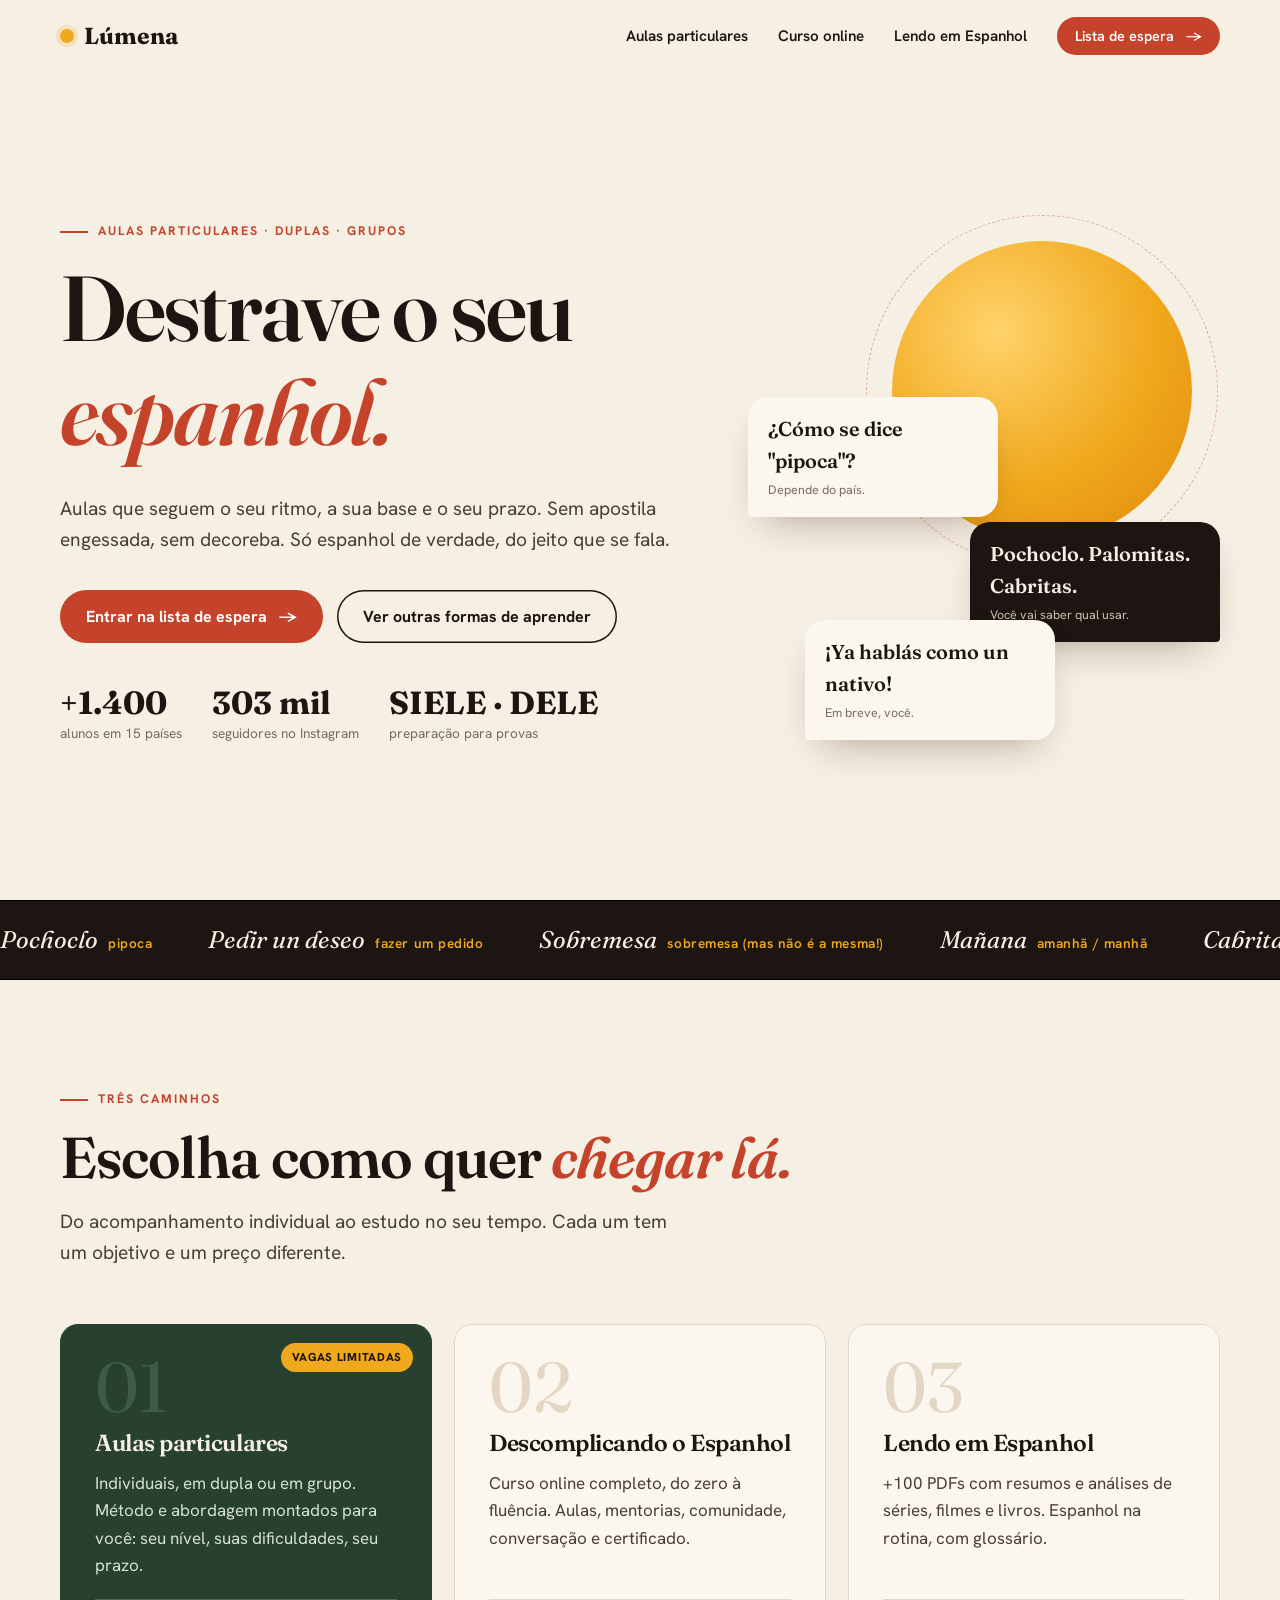
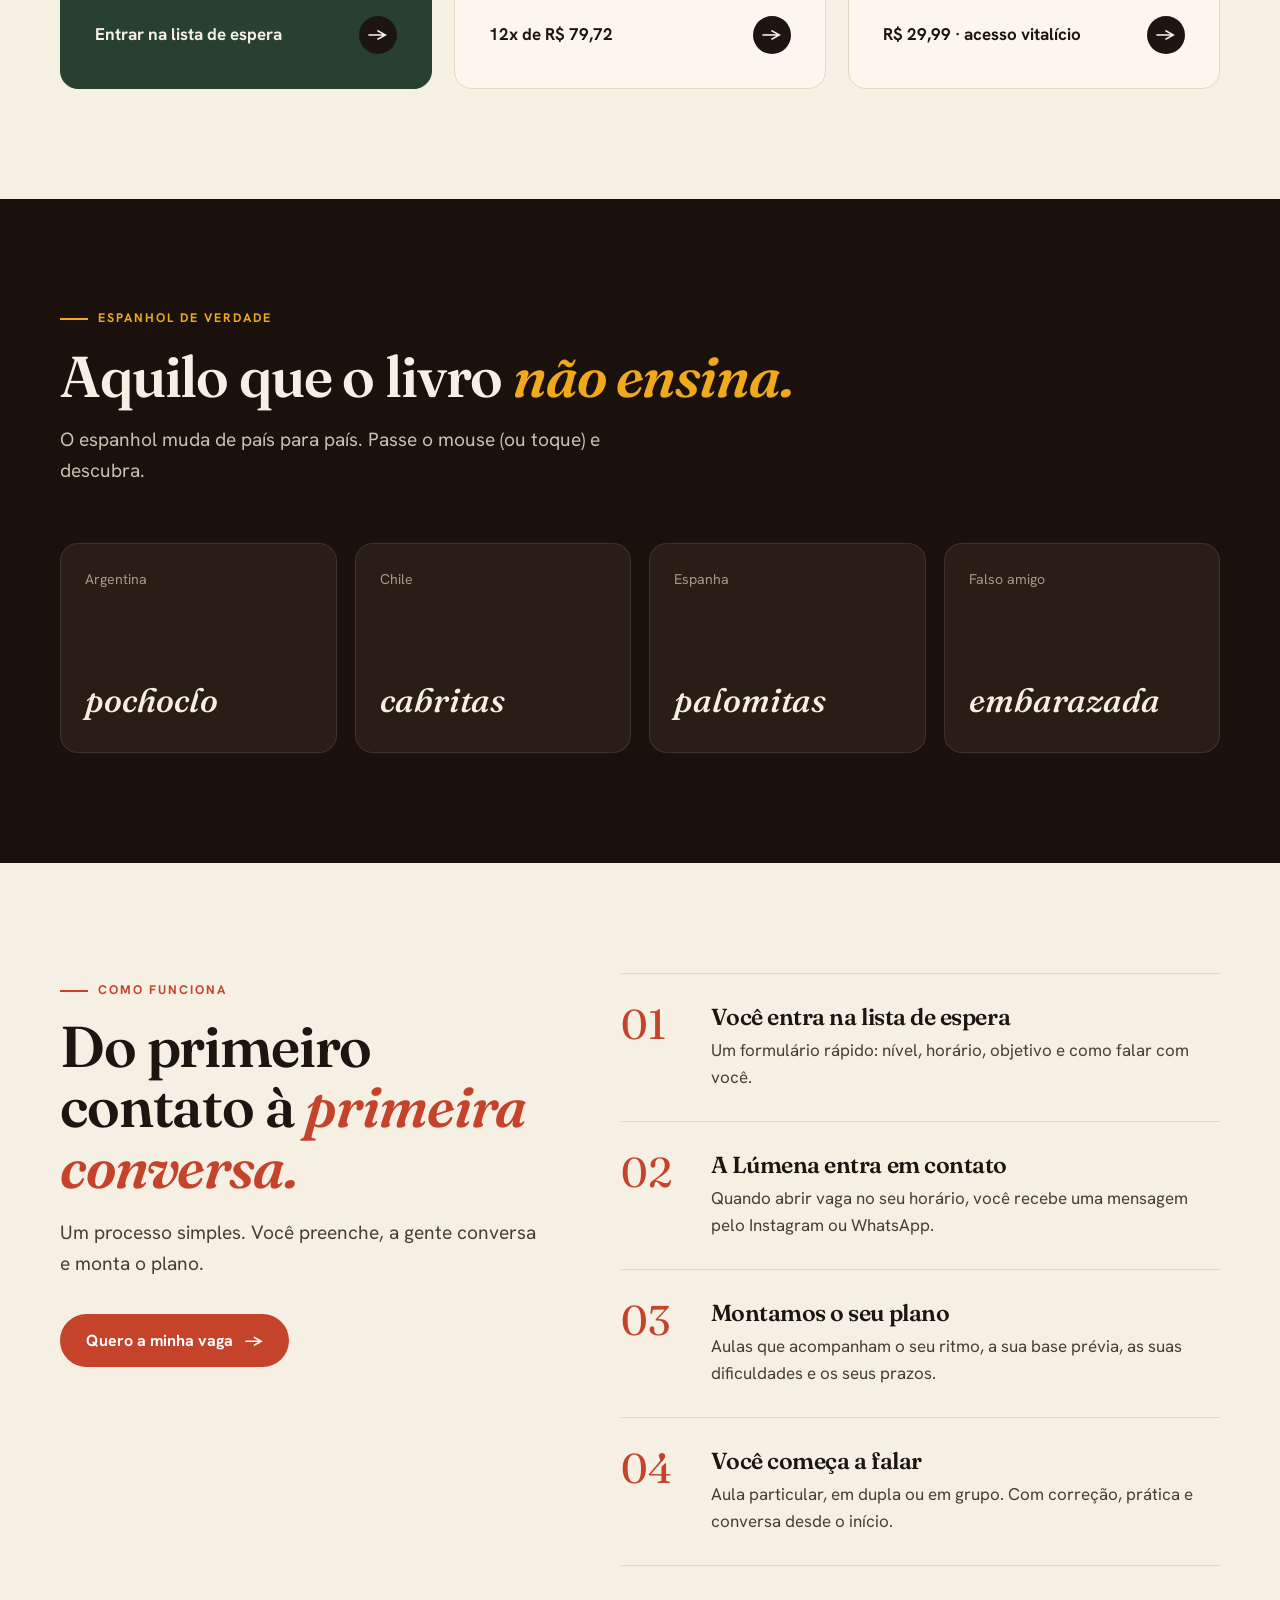
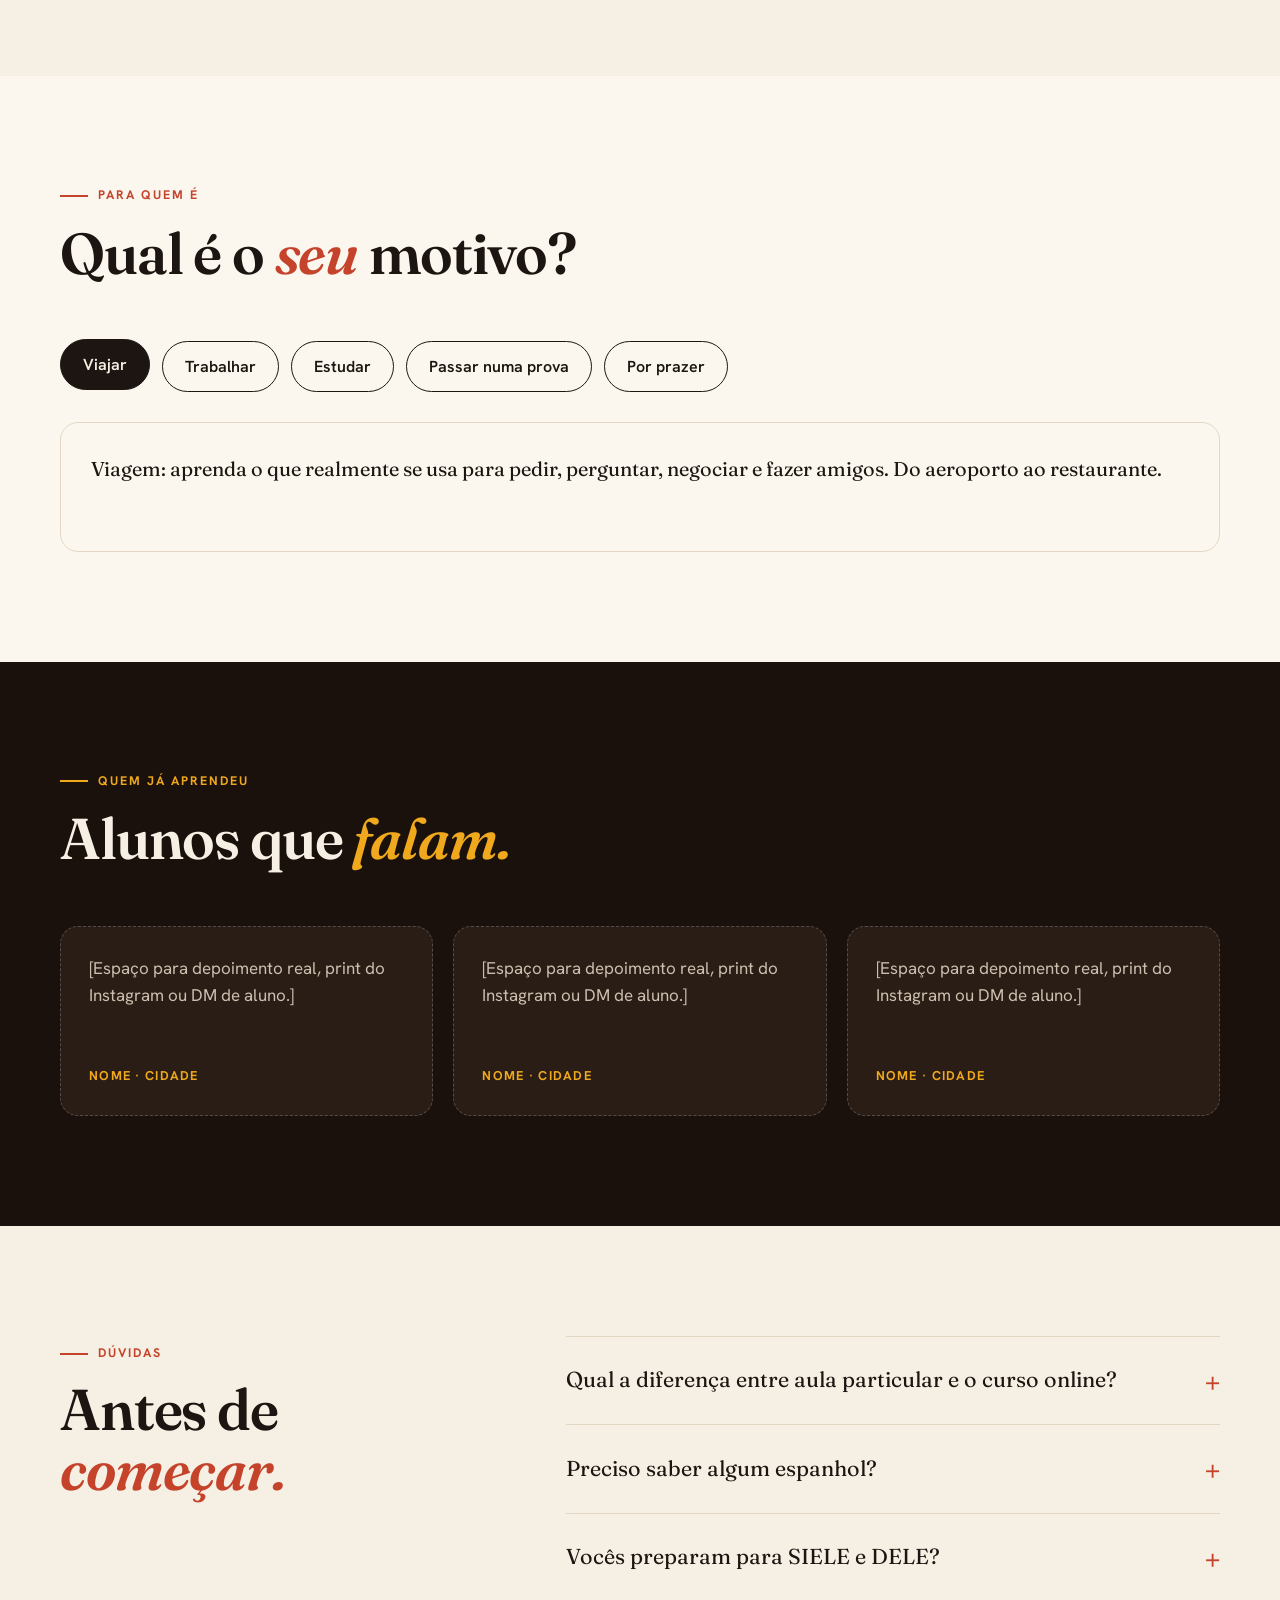
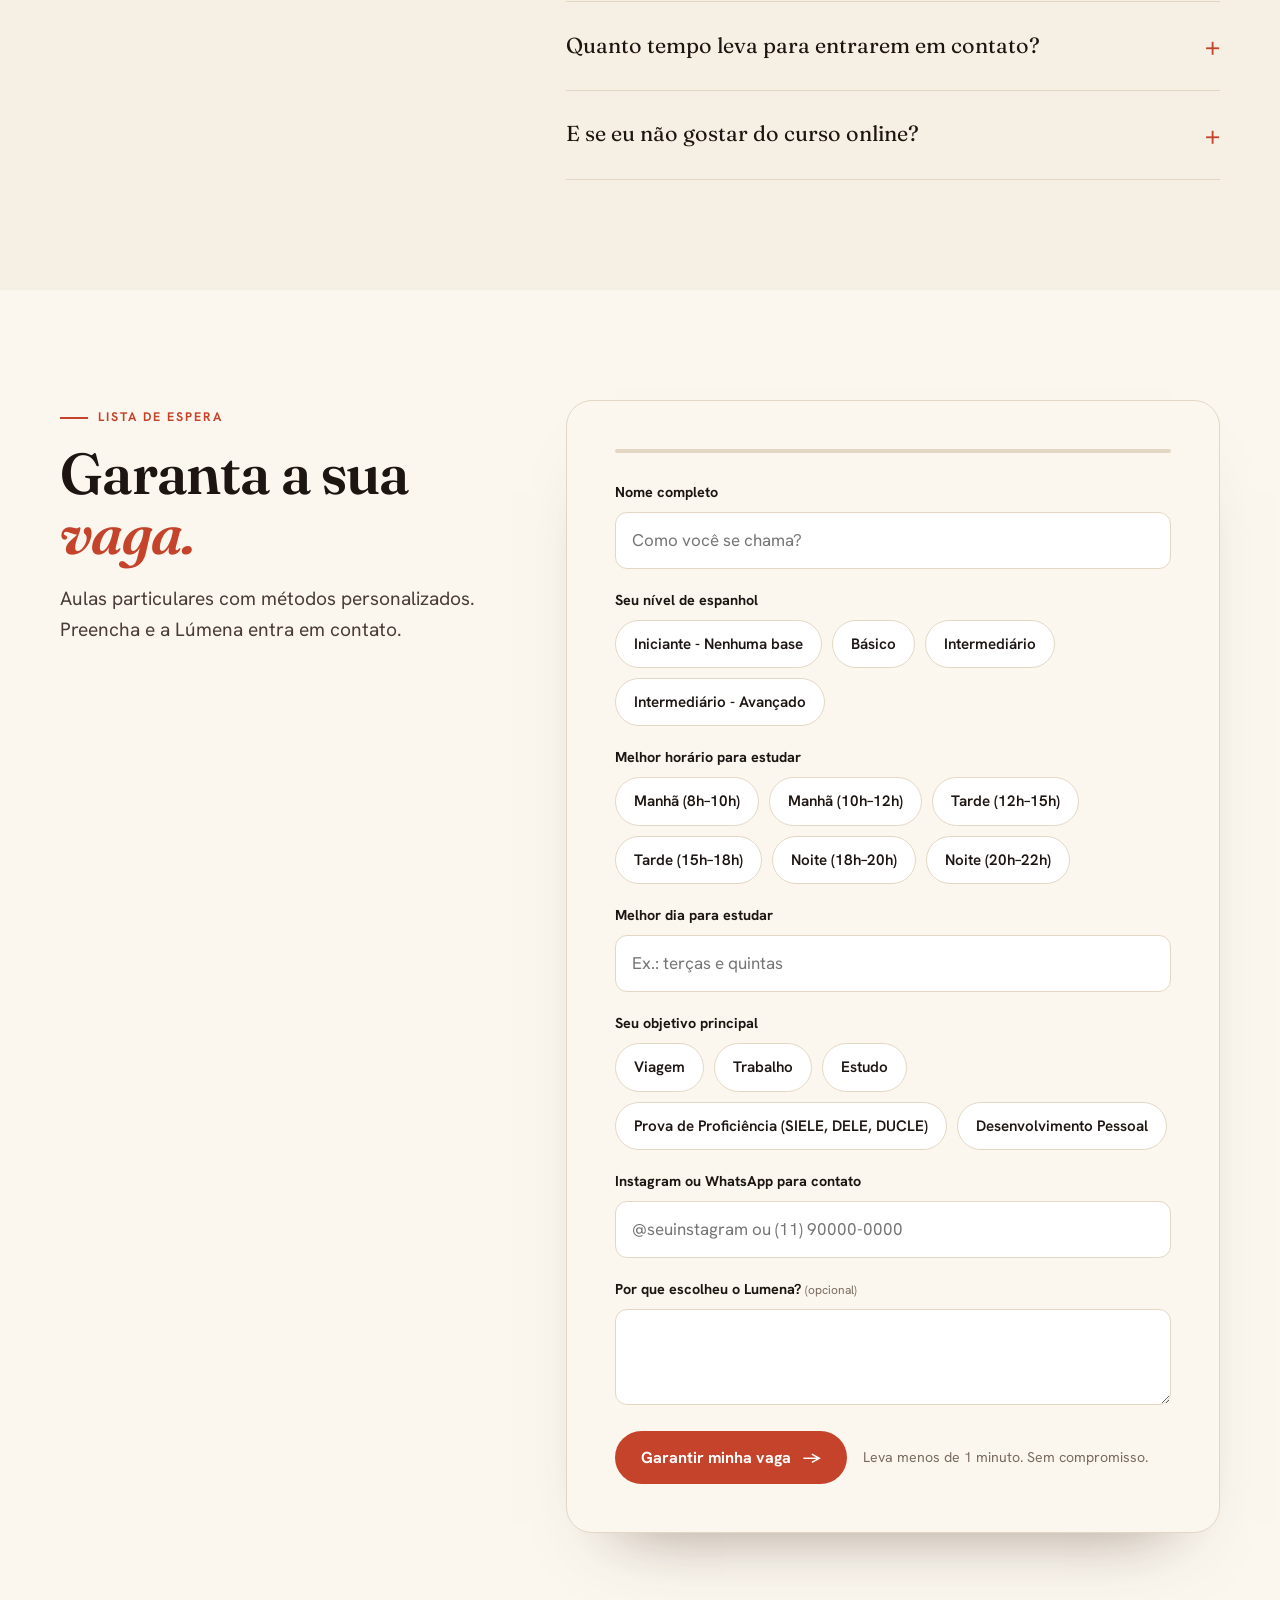
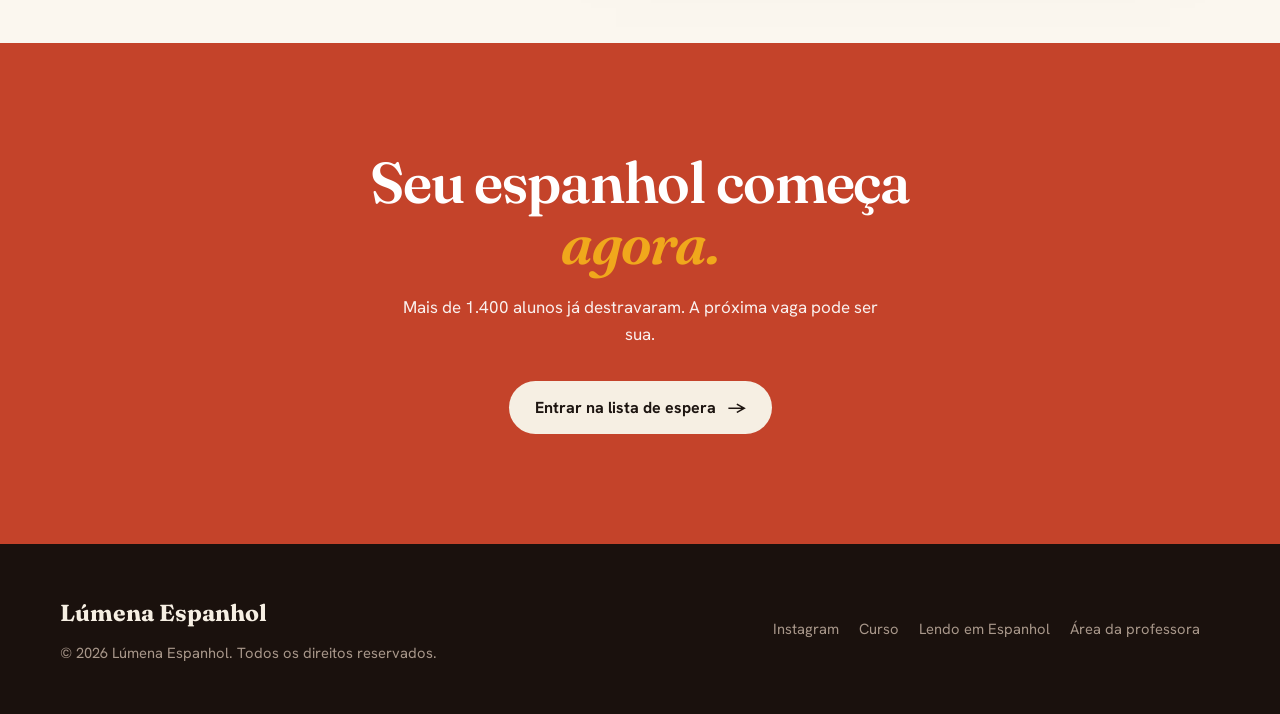
==== index.html @ 40ef0468 "Mock do site Lúmena Espanhol: landing, produtos e painel Co-Authored-By: Claude Sonnet 5.5 <noreply@" ====
<!doctype html><html lang="pt-BR"><head><title>Lúmena Espanhol — Destrave o seu espanhol</title><meta name="description" content="Aulas particulares, curso online e leitura em espanhol com a Lúmena. +1400 alunos em 15 países. Preparação para SIELE e DELE."><meta charset="utf-8"><meta name="viewport" content="width=device-width,initial-scale=1"><link rel="preconnect" href="https://fonts.googleapis.com"><link rel="preconnect" href="https://fonts.gstatic.com" crossorigin><link href="https://fonts.googleapis.com/css2?family=Fraunces:ital,opsz,wght@0,9..144,500;0,9..144,600;0,9..144,700;1,9..144,500&family=Hanken+Grotesk:wght@400;500;600;700;800&display=swap" rel="stylesheet"><link rel="stylesheet" href="css/style.css"><link rel="icon" href="data:image/svg+xml,%3Csvg xmlns=%27http://www.w3.org/2000/svg%27 viewBox=%270 0 32 32%27%3E%3Ccircle cx=%2716%27 cy=%2716%27 r=%2712%27 fill=%27%23f0a81c%27/%3E%3C/svg%3E"></head><body>
<header class="nav"><div class="wrap"><a class="logo" href="index.html"><i></i>Lúmena</a><ul><li><a href="aulas-particulares.html">Aulas particulares</a></li><li><a href="curso.html">Curso online</a></li><li><a href="lendo-em-espanhol.html">Lendo em Espanhol</a></li><li><a class="btn sm" href="aulas-particulares.html#lista">Lista de espera</a></li></ul></div></header>
<main>
<section class="hero"><div class="wrap">
 <div>
  <span class="eyebrow">Aulas particulares · Duplas · Grupos</span>
  <h1><span class="line"><span>Destrave o seu</span></span><span class="line"><span><span class="swap" data-words='["espanhol.","sotaque.","medo de falar.","próxima viagem."]'><span>espanhol.</span></span></span></span></h1>
  <p class="lead">Aulas que seguem o seu ritmo, a sua base e o seu prazo. Sem apostila engessada, sem decoreba. Só espanhol de verdade, do jeito que se fala.</p>
  <div class="cta-row"><a class="btn" href="#lista">Entrar na lista de espera</a><a class="btn ghost noarrow" href="#caminhos">Ver outras formas de aprender</a></div>
  <div class="proof"><div><b>+1.400</b><span>alunos em 15 países</span></div><div><b>303 mil</b><span>seguidores no Instagram</span></div><div><b>SIELE · DELE</b><span>preparação para provas</span></div></div>
 </div>
 <div class="art" aria-hidden="true"><div class="sun"></div>
  <div class="bubble b1"><b>¿Cómo se dice "pipoca"?</b><small>Depende do país.</small></div>
  <div class="bubble b2"><b>Pochoclo. Palomitas. Cabritas.</b><small>Você vai saber qual usar.</small></div>
  <div class="bubble b3"><b>¡Ya hablás como un nativo!</b><small>Em breve, você.</small></div></div>
</div></section>

<div class="marquee" aria-hidden="true"><div class="track">
 <span>Pochoclo<b>pipoca</b></span><span>Pedir un deseo<b>fazer um pedido</b></span><span>Sobremesa<b>sobremesa (mas não é a mesma!)</b></span><span>Mañana<b>amanhã / manhã</b></span><span>Cabritas<b>pipoca no Chile</b></span><span>Embarazada<b>grávida, não envergonhada</b></span><span>Pegar<b>bater, não colar</b></span><span>Salir<b>sair, mas também dar certo</b></span>
 <span>Pochoclo<b>pipoca</b></span><span>Pedir un deseo<b>fazer um pedido</b></span><span>Sobremesa<b>sobremesa (mas não é a mesma!)</b></span><span>Mañana<b>amanhã / manhã</b></span><span>Cabritas<b>pipoca no Chile</b></span><span>Embarazada<b>grávida, não envergonhada</b></span><span>Pegar<b>bater, não colar</b></span><span>Salir<b>sair, mas também dar certo</b></span>
</div></div>

<section id="caminhos"><div class="wrap">
 <div class="head rv"><span class="eyebrow">Três caminhos</span><h2>Escolha como quer <em>chegar lá.</em></h2><p class="lead">Do acompanhamento individual ao estudo no seu tempo. Cada um tem um objetivo e um preço diferente.</p></div>
 <div class="paths">
  <a class="path hot rv" href="aulas-particulares.html"><span class="tag">Vagas limitadas</span><span class="n">01</span><h3>Aulas particulares</h3><p>Individuais, em dupla ou em grupo. Método e abordagem montados para você: seu nível, suas dificuldades, seu prazo.</p><div class="price"><span>Entrar na lista de espera</span><i>→</i></div></a>
  <a class="path rv" data-d=".1" href="curso.html"><span class="n">02</span><h3>Descomplicando o Espanhol</h3><p>Curso online completo, do zero à fluência. Aulas, mentorias, comunidade, conversação e certificado.</p><div class="price"><span>12x de R$ 79,72</span><i>→</i></div></a>
  <a class="path rv" data-d=".2" href="lendo-em-espanhol.html"><span class="n">03</span><h3>Lendo em Espanhol</h3><p>+100 PDFs com resumos e análises de séries, filmes e livros. Espanhol na rotina, com glossário.</p><div class="price"><span>R$ 29,99 · acesso vitalício</span><i>→</i></div></a>
 </div>
</div></section>

<section class="dark"><div class="wrap">
 <div class="head rv"><span class="eyebrow">Espanhol de verdade</span><h2>Aquilo que o livro <em style="color:var(--sun)">não ensina.</em></h2><p class="lead">O espanhol muda de país para país. Passe o mouse (ou toque) e descubra.</p></div>
 <div class="flips rv">
  <button class="flip"><div><span class="f front"><small>Argentina</small><b>pochoclo</b></span><span class="f back"><small>significa</small><b>pipoca</b></span></div></button>
  <button class="flip"><div><span class="f front"><small>Chile</small><b>cabritas</b></span><span class="f back"><small>significa</small><b>pipoca</b></span></div></button>
  <button class="flip"><div><span class="f front"><small>Espanha</small><b>palomitas</b></span><span class="f back"><small>significa</small><b>pipoca</b></span></div></button>
  <button class="flip"><div><span class="f front"><small>Falso amigo</small><b>embarazada</b></span><span class="f back"><small>significa</small><b>grávida</b></span></div></button>
 </div>
</div></section>

<section><div class="wrap split">
 <div class="sticky rv"><span class="eyebrow">Como funciona</span><h2 style="margin:16px 0 20px">Do primeiro contato à <em>primeira conversa.</em></h2><p class="lead">Um processo simples. Você preenche, a gente conversa e monta o plano.</p><div class="cta-row"><a class="btn" href="#lista">Quero a minha vaga</a></div></div>
 <div class="steps">
  <div class="step rv"><div><h3>Você entra na lista de espera</h3><p>Um formulário rápido: nível, horário, objetivo e como falar com você.</p></div></div>
  <div class="step rv"><div><h3>A Lúmena entra em contato</h3><p>Quando abrir vaga no seu horário, você recebe uma mensagem pelo Instagram ou WhatsApp.</p></div></div>
  <div class="step rv"><div><h3>Montamos o seu plano</h3><p>Aulas que acompanham o seu ritmo, a sua base prévia, as suas dificuldades e os seus prazos.</p></div></div>
  <div class="step rv"><div><h3>Você começa a falar</h3><p>Aula particular, em dupla ou em grupo. Com correção, prática e conversa desde o início.</p></div></div>
 </div>
</div></section>

<section style="background:var(--paper)"><div class="wrap">
 <div class="head rv"><span class="eyebrow">Para quem é</span><h2>Qual é o <em>seu</em> motivo?</h2></div>
 <div class="chips rv">
  <button class="chip" data-msg="Viagem: aprenda o que realmente se usa para pedir, perguntar, negociar e fazer amigos. Do aeroporto ao restaurante.">Viajar</button>
  <button class="chip" data-msg="Trabalho: vocabulário profissional, e-mails, reuniões e entrevistas. Espanhol que abre portas no mercado.">Trabalhar</button>
  <button class="chip" data-msg="Estudo: base sólida de gramática e compreensão para estudar, ler e acompanhar conteúdos no idioma.">Estudar</button>
  <button class="chip" data-msg="SIELE, DELE e outras provas: preparo com foco no formato, no tempo e nas competências cobradas.">Passar numa prova</button>
  <button class="chip" data-msg="Desenvolvimento pessoal: séries, músicas, livros e amigos hispanofalantes. Para curtir o idioma sem legenda.">Por prazer</button>
 </div>
 <div class="chipout" aria-live="polite"></div>
</div></section>

<section class="dark"><div class="wrap">
 <div class="head rv"><span class="eyebrow">Quem já aprendeu</span><h2>Alunos que <em style="color:var(--sun)">falam.</em></h2></div>
 <div class="quotes rv">
  <div class="quote"><p>[Espaço para depoimento real, print do Instagram ou DM de aluno.]</p><b>Nome · Cidade</b></div>
  <div class="quote"><p>[Espaço para depoimento real, print do Instagram ou DM de aluno.]</p><b>Nome · Cidade</b></div>
  <div class="quote"><p>[Espaço para depoimento real, print do Instagram ou DM de aluno.]</p><b>Nome · Cidade</b></div>
 </div>
</div></section>

<section><div class="wrap split" style="grid-template-columns:.8fr 1.2fr">
 <div class="rv"><span class="eyebrow">Dúvidas</span><h2 style="margin-top:16px">Antes de <em>começar.</em></h2></div>
 <div class="faq rv">
  <details><summary>Qual a diferença entre aula particular e o curso online?</summary><p>A aula particular é ao vivo e personalizada, com a professora acompanhando seu ritmo. O curso online é gravado, com mentorias, comunidade e certificado, e você estuda quando quiser.</p></details>
  <details><summary>Preciso saber algum espanhol?</summary><p>Não. Há vagas para quem está começando do zero até o nível intermediário-avançado.</p></details>
  <details><summary>Vocês preparam para SIELE e DELE?</summary><p>Sim. A preparação está entre os objetivos das aulas particulares.</p></details>
  <details><summary>Quanto tempo leva para entrarem em contato?</summary><p>Depende das vagas no horário escolhido. Por isso a lista de espera: quem entra primeiro, é chamado primeiro.</p></details>
  <details><summary>E se eu não gostar do curso online?</summary><p>Você tem 7 dias para pedir reembolso integral após entrar no curso.</p></details>
 </div>
</div></section>

<section id="lista" style="background:var(--paper)"><div class="wrap split" style="grid-template-columns:.8fr 1.2fr">
 <div class="rv"><span class="eyebrow">Lista de espera</span><h2 style="margin:16px 0 20px">Garanta a sua <em>vaga.</em></h2><p class="lead">Aulas particulares com métodos personalizados. Preencha e a Lúmena entra em contato.</p></div>
 <div class="rv" data-lead-form></div>
</div></section>

<section class="final"><div class="wrap"><h2>Seu espanhol começa <em>agora.</em></h2><p>Mais de 1.400 alunos já destravaram. A próxima vaga pode ser sua.</p><a class="btn light" href="#lista">Entrar na lista de espera</a></div></section>
</main>
<footer><div class="wrap"><div><a href="index.html" class="logo" style="color:#f6efe3;margin-bottom:10px">Lúmena Espanhol</a><div>© 2026 Lúmena Espanhol. Todos os direitos reservados.</div></div><div><a href="https://instagram.com/lumena.espanhol" target="_blank" rel="noopener">Instagram</a><a href="curso.html">Curso</a><a href="lendo-em-espanhol.html">Lendo em Espanhol</a><a href="admin/">Área da professora</a></div></div></footer>
<div class="mcta"><a class="btn" href="#lista">Entrar na lista de espera</a></div>
<script src="js/main.js"></script><script src="js/form.js"></script></body></html>
---- css/style.css ----
:root{
  --cream:#f6efe3; --paper:#fbf7ef; --ink:#1d1511; --ink-2:#4a3d34; --muted:#7a6b5e;
  --terra:#c4432a; --terra-d:#9f321d; --sun:#f0a81c; --moss:#27402f; --line:#e3d7c4;
  --night:#1a110d; --r:18px;
  --display:'Fraunces',Georgia,serif; --sans:'Hanken Grotesk',system-ui,sans-serif;
  --ease:cubic-bezier(.2,.7,.2,1);
}
*{box-sizing:border-box;margin:0}
html{scroll-behavior:smooth}
body{font-family:var(--sans);background:var(--cream);color:var(--ink);line-height:1.6;font-size:17px;-webkit-font-smoothing:antialiased;overflow-x:hidden}
img,svg{display:block;max-width:100%}
a{color:inherit}
.wrap{width:min(1160px,100% - 40px);margin-inline:auto}
h1,h2,h3{font-family:var(--display);font-weight:600;line-height:1.05;letter-spacing:-.02em}
h2{font-size:clamp(2.1rem,4.6vw,3.6rem)}
h3{font-size:1.45rem;line-height:1.15}
em{font-style:italic;color:var(--terra)}
.eyebrow{font-size:.78rem;letter-spacing:.16em;text-transform:uppercase;font-weight:700;color:var(--terra);display:inline-flex;align-items:center;gap:10px}
.eyebrow::before{content:"";width:28px;height:2px;background:currentColor}
.lead{font-size:1.2rem;color:var(--ink-2);max-width:56ch}

/* buttons */
.btn{--bg:var(--terra);--fg:#fff;display:inline-flex;align-items:center;gap:12px;padding:16px 26px;border-radius:999px;background:var(--bg);color:var(--fg);font-weight:700;text-decoration:none;border:0;cursor:pointer;font:700 1rem var(--sans);position:relative;overflow:hidden;transition:transform .3s var(--ease),box-shadow .3s}
.btn::after{content:"→";transition:transform .3s var(--ease)}
.btn:hover{transform:translateY(-2px);box-shadow:0 12px 28px -10px rgba(196,67,42,.65)}
.btn:hover::after{transform:translateX(5px)}
.btn.ghost{--bg:transparent;--fg:var(--ink);box-shadow:inset 0 0 0 1.5px var(--ink)}
.btn.ghost:hover{box-shadow:inset 0 0 0 1.5px var(--ink),0 10px 24px -12px #0006}
.btn.light{--bg:var(--cream);--fg:var(--ink)}
.btn.sm{padding:10px 18px;font-size:.9rem}
.btn.noarrow::after{display:none}

/* nav */
.nav{position:fixed;inset:0 0 auto 0;z-index:50;transition:background .3s,box-shadow .3s,transform .4s var(--ease)}
.nav.solid{background:rgba(246,239,227,.92);backdrop-filter:blur(10px);box-shadow:0 1px 0 var(--line)}
.nav .wrap{display:flex;align-items:center;justify-content:space-between;height:72px}
.logo{font-family:var(--display);font-weight:700;font-size:1.45rem;text-decoration:none;display:flex;align-items:center;gap:10px}
.logo i{width:14px;height:14px;border-radius:50%;background:var(--sun);box-shadow:0 0 0 4px #f0a81c33;animation:pulse 3s infinite}
@keyframes pulse{50%{box-shadow:0 0 0 9px #f0a81c11}}
.nav ul{display:flex;gap:30px;list-style:none;padding:0;align-items:center}
.nav ul a{text-decoration:none;font-weight:600;font-size:.95rem;position:relative}
.nav ul a:not(.btn)::after{content:"";position:absolute;left:0;bottom:-4px;height:2px;width:0;background:var(--terra);transition:width .3s var(--ease)}
.nav ul a:not(.btn):hover::after{width:100%}
@media(max-width:860px){.nav ul li:not(:last-child){display:none}}

/* hero */
.hero{min-height:100svh;padding:130px 0 70px;display:grid;align-items:center;position:relative;overflow:hidden}
.hero .wrap{display:grid;grid-template-columns:1.15fr .85fr;gap:50px;align-items:center}
.hero h1{font-size:clamp(3rem,7.2vw,6.2rem);margin:18px 0 26px}
.hero h1 .line{display:block;overflow:hidden;padding-bottom:.08em}
.hero h1 .line>span{display:inline-block;transform:translateY(105%);animation:rise 1s var(--ease) forwards}
.hero h1 .line:nth-child(2)>span{animation-delay:.12s}.hero h1 .line:nth-child(3)>span{animation-delay:.24s}
@keyframes rise{to{transform:none}}
.hero .lead,.hero .cta-row,.hero .eyebrow,.hero .proof{opacity:0;animation:fade .9s .5s var(--ease) forwards}
.hero .cta-row{animation-delay:.7s}.hero .proof{animation-delay:.9s}
@keyframes fade{from{transform:translateY(14px)}to{opacity:1;transform:none}}
.cta-row{display:flex;gap:14px;flex-wrap:wrap;margin-top:34px}
.proof{display:flex;gap:30px;margin-top:44px;flex-wrap:wrap}
.proof b{font-family:var(--display);font-size:2rem;display:block;line-height:1}
.proof span{font-size:.85rem;color:var(--muted)}
.swap{display:inline-block;color:var(--terra);font-style:italic;position:relative}
.swap span{display:inline-block;transition:transform .5s var(--ease),opacity .4s}
.swap span.out{transform:translateY(-60%);opacity:0}.swap span.in{transform:translateY(60%);opacity:0}

/* hero art: stacked speech bubbles */
.art{position:relative;height:520px}
.sun{position:absolute;right:6%;top:4%;width:300px;height:300px;border-radius:50%;background:radial-gradient(circle at 35% 30%,#ffd36b,var(--sun) 55%,#e08a0c);animation:float 9s ease-in-out infinite}
.sun::after{content:"";position:absolute;inset:-26px;border-radius:50%;border:1.5px dashed #c4432a66;animation:spin 40s linear infinite}
@keyframes spin{to{transform:rotate(360deg)}}
@keyframes float{50%{transform:translateY(-14px)}}
.bubble{position:absolute;background:var(--paper);padding:16px 20px;border-radius:20px 20px 20px 4px;box-shadow:0 18px 40px -18px #3b1c0f66;max-width:250px;opacity:0;animation:pop .8s var(--ease) forwards}
.bubble small{display:block;color:var(--muted);font-size:.78rem;margin-top:4px}
.bubble b{font-family:var(--display);font-size:1.25rem;font-weight:600}
.bubble.b1{left:0;top:34%;animation-delay:1s}
.bubble.b2{right:0;top:58%;border-radius:20px 20px 4px 20px;background:var(--ink);color:var(--cream);animation-delay:1.5s}
.bubble.b2 small{color:#cdbfae}
.bubble.b3{left:12%;bottom:0;animation-delay:2s}
@keyframes pop{from{opacity:0;transform:translateY(24px) scale(.94)}to{opacity:1;transform:none}}
@media(max-width:900px){.hero .wrap{grid-template-columns:1fr}.art{height:360px}.sun{width:210px;height:210px}}

/* marquee */
.marquee{background:var(--ink);color:var(--cream);overflow:hidden;padding:20px 0;border-block:1px solid #000}
.marquee .track{display:flex;gap:56px;width:max-content;animation:slide 40s linear infinite;font-family:var(--display);font-size:1.5rem;font-style:italic}
.marquee span b{color:var(--sun);font-style:normal;margin-left:10px;font-family:var(--sans);font-size:.85rem;font-weight:600;letter-spacing:.04em}
.marquee:hover .track{animation-play-state:paused}
@keyframes slide{to{transform:translateX(-50%)}}

section{padding:110px 0}
.head{display:grid;gap:18px;margin-bottom:56px;max-width:760px}

/* paths */
.paths{display:grid;grid-template-columns:repeat(3,1fr);gap:22px}
.path{background:var(--paper);border-radius:var(--r);padding:34px;display:flex;flex-direction:column;gap:14px;text-decoration:none;border:1px solid var(--line);transition:transform .4s var(--ease),box-shadow .4s,background .4s;position:relative;overflow:hidden}
.path:hover{transform:translateY(-8px);box-shadow:0 30px 50px -30px #3b1c0f66}
.path .n{font-family:var(--display);font-size:4.4rem;line-height:.8;color:var(--line);transition:color .4s}
.path:hover .n{color:var(--sun)}
.path p{color:var(--ink-2);flex:1}
.path .price{font-weight:700;display:flex;justify-content:space-between;align-items:center;border-top:1px solid var(--line);padding-top:16px;margin-top:6px}
.path .price i{font-style:normal;width:38px;height:38px;border-radius:50%;background:var(--ink);color:var(--cream);display:grid;place-items:center;transition:background .3s,transform .4s var(--ease)}
.path:hover .price i{background:var(--terra);transform:rotate(-45deg)}
.path.hot{background:var(--moss);color:var(--cream);border-color:var(--moss)}
.path.hot p{color:#d7e0d5}.path.hot .price{border-color:#ffffff30}.path.hot .n{color:#3d5b47}
.tag{position:absolute;top:18px;right:18px;background:var(--sun);color:var(--ink);font-size:.72rem;font-weight:800;padding:5px 11px;border-radius:99px;letter-spacing:.06em;text-transform:uppercase}
@media(max-width:900px){.paths{grid-template-columns:1fr}}

/* cards flip */
.dark{background:var(--night);color:var(--cream)}
.dark .lead{color:#cdbfae}
.dark .eyebrow{color:var(--sun)}
.flips{display:grid;grid-template-columns:repeat(4,1fr);gap:18px}
.flip{perspective:900px;height:210px;cursor:pointer;background:none;border:0;padding:0;color:inherit;font:inherit;text-align:left}
.flip>div{position:relative;width:100%;height:100%;transition:transform .7s var(--ease);transform-style:preserve-3d}
.flip:hover>div,.flip.on>div,.flip:focus-visible>div{transform:rotateY(180deg)}
.flip .f{position:absolute;inset:0;border-radius:var(--r);padding:24px;backface-visibility:hidden;display:flex;flex-direction:column;justify-content:space-between}
.flip .front{background:#2a1d16;border:1px solid #ffffff18}
.flip .front small{color:#a8978a}
.flip .front b{font-family:var(--display);font-size:2.1rem;font-weight:500;font-style:italic}
.flip .back{background:var(--sun);color:var(--ink);transform:rotateY(180deg)}
.flip .back b{font-family:var(--display);font-size:2.1rem}
.flip .back small{color:#4a3512}
@media(max-width:900px){.flips{grid-template-columns:1fr 1fr}}

/* method / steps */
.split{display:grid;grid-template-columns:.9fr 1.1fr;gap:70px;align-items:start}
.sticky{position:sticky;top:110px}
.steps{display:grid;gap:0;counter-reset:s}
.step{display:grid;grid-template-columns:70px 1fr;gap:20px;padding:30px 0;border-top:1px solid var(--line)}
.step:last-child{border-bottom:1px solid var(--line)}
.step::before{counter-increment:s;content:"0" counter(s);font-family:var(--display);font-size:2.6rem;color:var(--terra);line-height:1}
.step p{color:var(--ink-2);margin-top:6px}
@media(max-width:900px){.split{grid-template-columns:1fr;gap:36px}.sticky{position:static}}

/* for whom */
.chips{display:flex;flex-wrap:wrap;gap:12px}
.chip{padding:14px 22px;border-radius:99px;border:1.5px solid var(--ink);font-weight:600;background:transparent;cursor:pointer;font:600 1rem var(--sans);color:var(--ink);transition:all .3s var(--ease)}
.chip:hover,.chip.on{background:var(--ink);color:var(--cream);transform:translateY(-2px)}
.chipout{margin-top:30px;background:var(--paper);border:1px solid var(--line);border-radius:var(--r);padding:30px;min-height:130px;font-size:1.25rem;font-family:var(--display);transition:opacity .25s}

/* testimonials */
.quotes{display:grid;grid-template-columns:repeat(3,1fr);gap:20px}
.quote{background:#2a1d16;border-radius:var(--r);padding:28px;border:1px dashed #ffffff35;color:#cdbfae;min-height:190px;display:flex;flex-direction:column;justify-content:space-between}
.quote b{color:var(--sun);font-size:.8rem;letter-spacing:.1em;text-transform:uppercase}
@media(max-width:900px){.quotes{grid-template-columns:1fr}}

/* faq */
.faq{max-width:800px}
details{border-top:1px solid var(--line);padding:22px 0}
details:last-child{border-bottom:1px solid var(--line)}
summary{cursor:pointer;font-family:var(--display);font-size:1.35rem;list-style:none;display:flex;justify-content:space-between;gap:20px;align-items:center}
summary::-webkit-details-marker{display:none}
summary::after{content:"+";font-family:var(--sans);font-size:1.7rem;transition:transform .35s var(--ease);color:var(--terra)}
details[open] summary::after{transform:rotate(45deg)}
details p{margin-top:12px;color:var(--ink-2);max-width:62ch}

/* form */
.formcard{background:var(--paper);border-radius:26px;padding:clamp(26px,4vw,48px);border:1px solid var(--line);box-shadow:0 40px 70px -50px #3b1c0f88}
.fgrid{display:grid;grid-template-columns:1fr 1fr;gap:20px}
.field{display:grid;gap:8px}.field.full{grid-column:1/-1}
label,.lbl{font-weight:700;font-size:.9rem}
input[type=text],select,textarea{width:100%;padding:14px 16px;border-radius:12px;border:1.5px solid var(--line);background:#fff;font:inherit;color:var(--ink);transition:border-color .25s,box-shadow .25s}
input:focus,select:focus,textarea:focus{outline:0;border-color:var(--terra);box-shadow:0 0 0 4px #c4432a22}
textarea{min-height:96px;resize:vertical}
.opts{display:flex;flex-wrap:wrap;gap:10px}
.opts label{position:relative;font-weight:600}
.opts input{position:absolute;opacity:0}
.opts span{display:block;padding:11px 18px;border-radius:99px;border:1.5px solid var(--line);background:#fff;cursor:pointer;transition:all .25s var(--ease);font-size:.95rem}
.opts input:checked+span{background:var(--ink);color:var(--cream);border-color:var(--ink);transform:scale(1.03)}
.opts input:focus-visible+span{box-shadow:0 0 0 4px #c4432a33}
.progress{height:4px;background:var(--line);border-radius:4px;margin-bottom:28px;overflow:hidden}
.progress i{display:block;height:100%;width:0;background:var(--terra);transition:width .5s var(--ease)}
.ok{text-align:center;padding:30px 10px;display:none}
.ok.show{display:block;animation:fade .6s forwards}
.ok svg{margin:0 auto 20px}
.ok .ring{stroke-dasharray:166;stroke-dashoffset:166;animation:draw .9s .1s forwards}
.ok .tick{stroke-dasharray:48;stroke-dashoffset:48;animation:draw .5s .8s forwards}
@keyframes draw{to{stroke-dashoffset:0}}
.err{color:var(--terra-d);font-size:.85rem}
@media(max-width:700px){.fgrid{grid-template-columns:1fr}}

/* final cta + footer */
.final{background:var(--terra);color:#fff;text-align:center;padding:110px 0;position:relative;overflow:hidden}
.final h2{max-width:16ch;margin:0 auto 20px}.final em{color:var(--sun)}
.final p{max-width:48ch;margin:0 auto 32px;opacity:.92}
footer{background:var(--night);color:#a8978a;padding:50px 0;font-size:.92rem}
footer .wrap{display:flex;justify-content:space-between;gap:20px;flex-wrap:wrap;align-items:center}
footer a{text-decoration:none;margin-right:20px}footer a:hover{color:var(--sun)}

/* sticky mobile cta */
.mcta{position:fixed;left:16px;right:16px;bottom:16px;z-index:40;transform:translateY(140%);transition:transform .5s var(--ease);display:none}
.mcta.show{transform:none}
.mcta .btn{width:100%;justify-content:center;box-shadow:0 14px 30px -8px #0008}
@media(max-width:700px){.mcta{display:block}}

/* reveal */
.rv{opacity:0;transform:translateY(34px);transition:opacity .9s var(--ease),transform .9s var(--ease);transition-delay:var(--d,0s)}
.rv.in{opacity:1;transform:none}

/* product pages */
.phero{padding:150px 0 80px}
.phero .wrap{display:grid;grid-template-columns:1.1fr .9fr;gap:60px;align-items:center}
.phero h1{font-size:clamp(2.6rem,6vw,5rem);margin:16px 0 22px}
.buy{background:var(--paper);border:1px solid var(--line);border-radius:26px;padding:34px;box-shadow:0 40px 70px -45px #3b1c0f99;position:sticky;top:100px}
.buy .old{text-decoration:line-through;color:var(--muted)}
.buy .big{font-family:var(--display);font-size:3.3rem;line-height:1;margin:6px 0}
.buy ul{list-style:none;padding:0;margin:22px 0;display:grid;gap:10px}
.buy li{display:flex;gap:10px;font-size:.97rem}
.buy li::before{content:"✓";color:var(--moss);font-weight:800}
.buy .btn{width:100%;justify-content:center}
.fine{font-size:.82rem;color:var(--muted);margin-top:14px;text-align:center}
.feat{display:grid;grid-template-columns:repeat(3,1fr);gap:18px}
.feat div{background:var(--paper);border:1px solid var(--line);border-radius:var(--r);padding:28px;transition:transform .4s var(--ease)}
.feat div:hover{transform:translateY(-6px)}
.feat h3{margin-bottom:8px;font-size:1.25rem}.feat p{color:var(--ink-2);font-size:.97rem}
.feat .ic{font-family:var(--display);color:var(--terra);font-size:1.1rem;margin-bottom:10px;font-style:italic}
.guarantee{display:flex;gap:26px;align-items:center;background:var(--moss);color:var(--cream);border-radius:var(--r);padding:34px}
.guarantee b{font-family:var(--display);font-size:4rem;line-height:1;color:var(--sun)}
@media(max-width:900px){.phero .wrap{grid-template-columns:1fr}.buy{position:static}.feat{grid-template-columns:1fr}}
.pdf{display:grid;grid-template-columns:repeat(3,1fr);gap:20px;perspective:1000px}
.sheet{background:#fff;border-radius:10px;padding:22px;box-shadow:0 20px 40px -22px #3b1c0f88;transform:rotate(var(--r,0deg));transition:transform .5s var(--ease)}
.sheet:hover{transform:rotate(0) translateY(-8px) scale(1.02)}
.sheet h4{font-family:var(--display);font-size:1.3rem;margin-bottom:10px}
.sheet i{display:block;height:7px;background:var(--line);border-radius:4px;margin:8px 0}
.sheet i.h{background:#f0a81c88;width:60%}
.sheet p{font-size:.8rem;color:var(--muted);margin-bottom:6px}
@media(max-width:700px){.pdf{grid-template-columns:1fr}}

@media(prefers-reduced-motion:reduce){*,*::before,*::after{animation-duration:.01ms!important;animation-delay:0s!important;transition-duration:.01ms!important}.rv,.hero .lead,.hero .cta-row,.hero .eyebrow,.hero .proof,.bubble{opacity:1;transform:none}.hero h1 .line>span{transform:none}}
.step.plain{grid-template-columns:1fr}.step.plain::before{display:none}
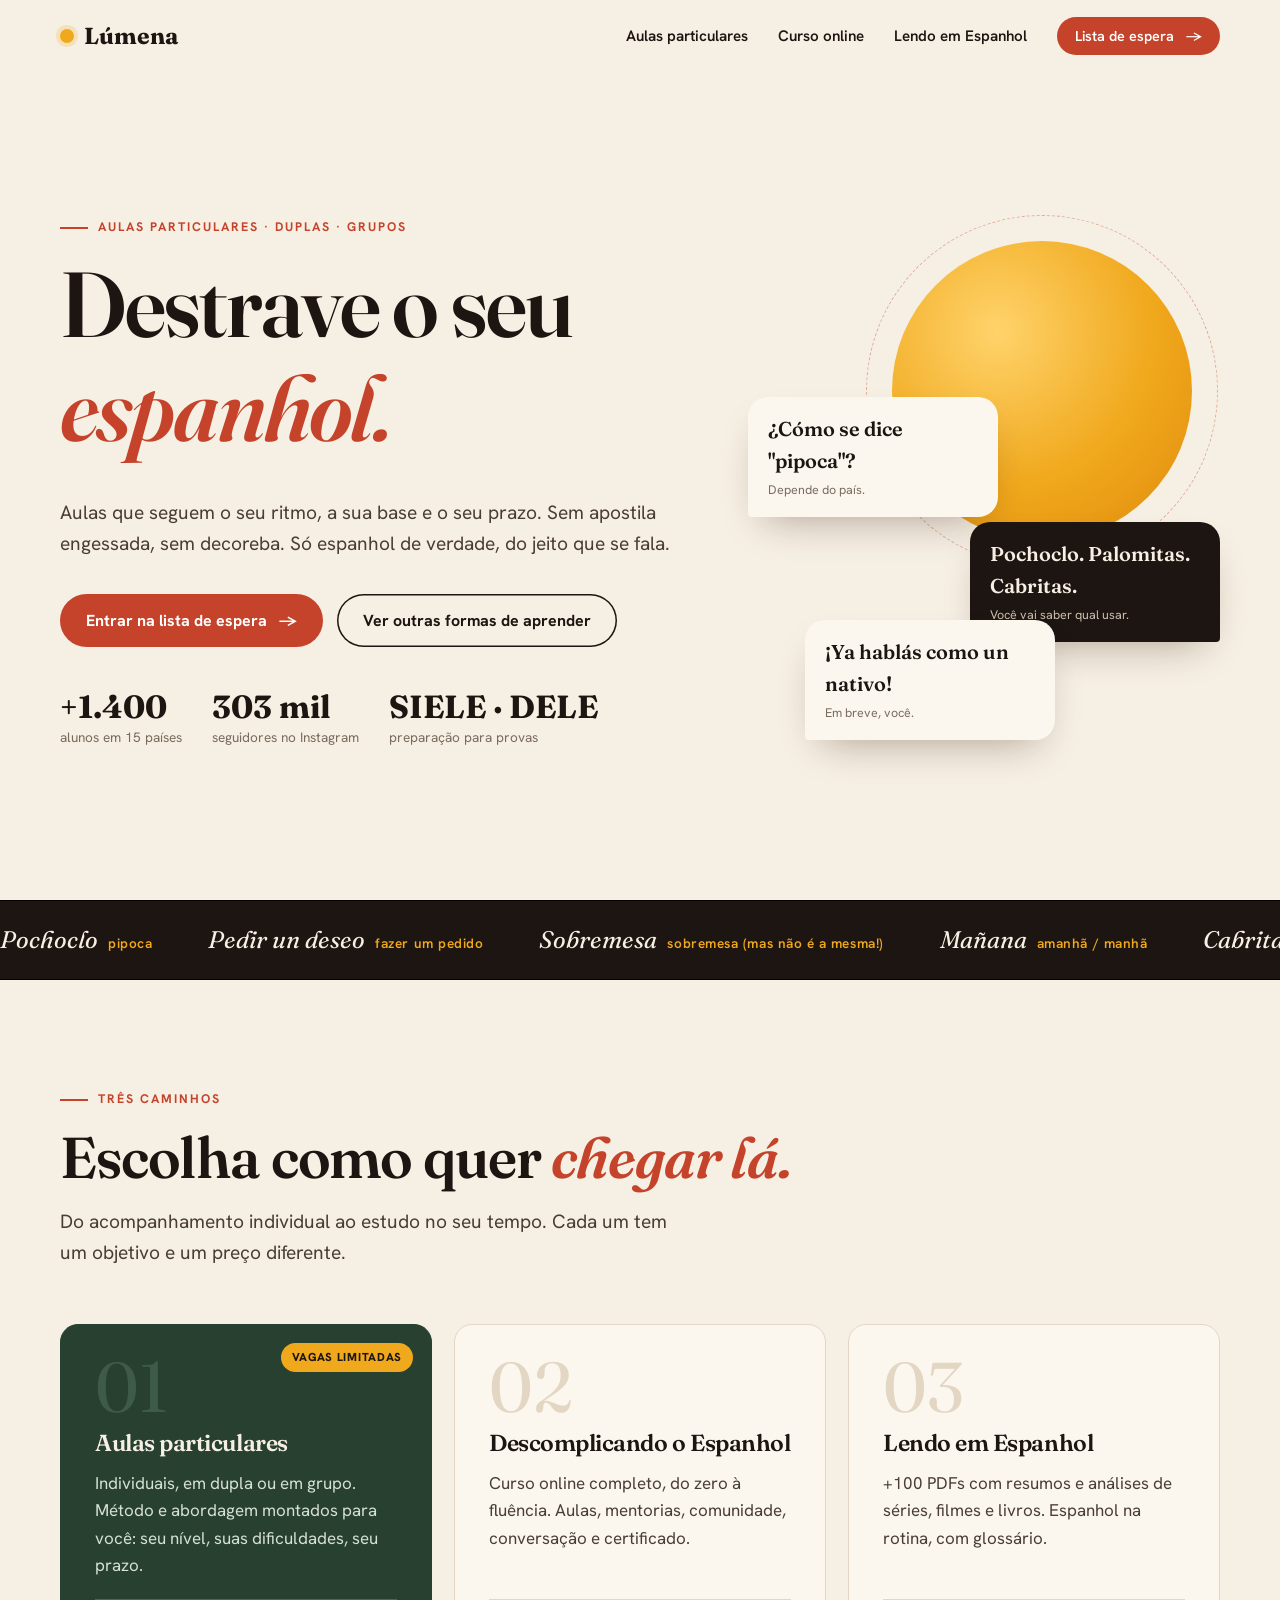
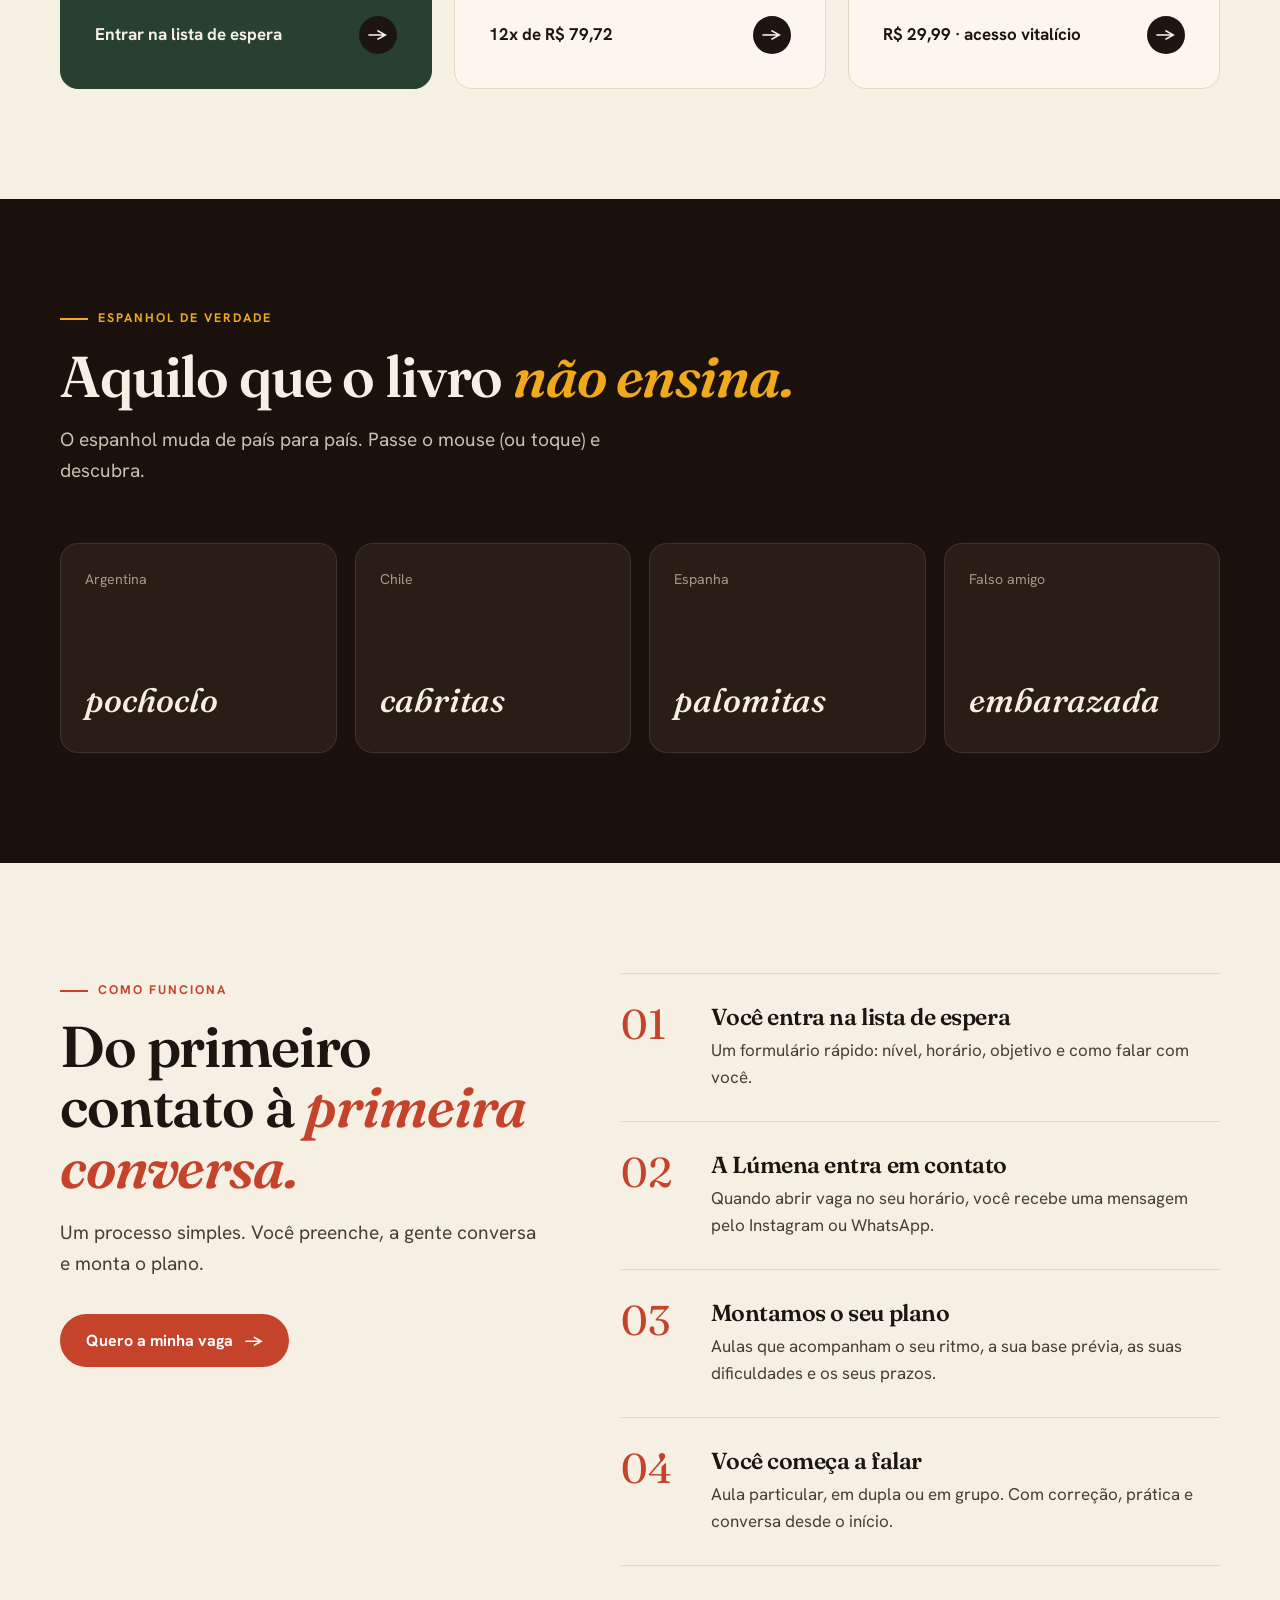
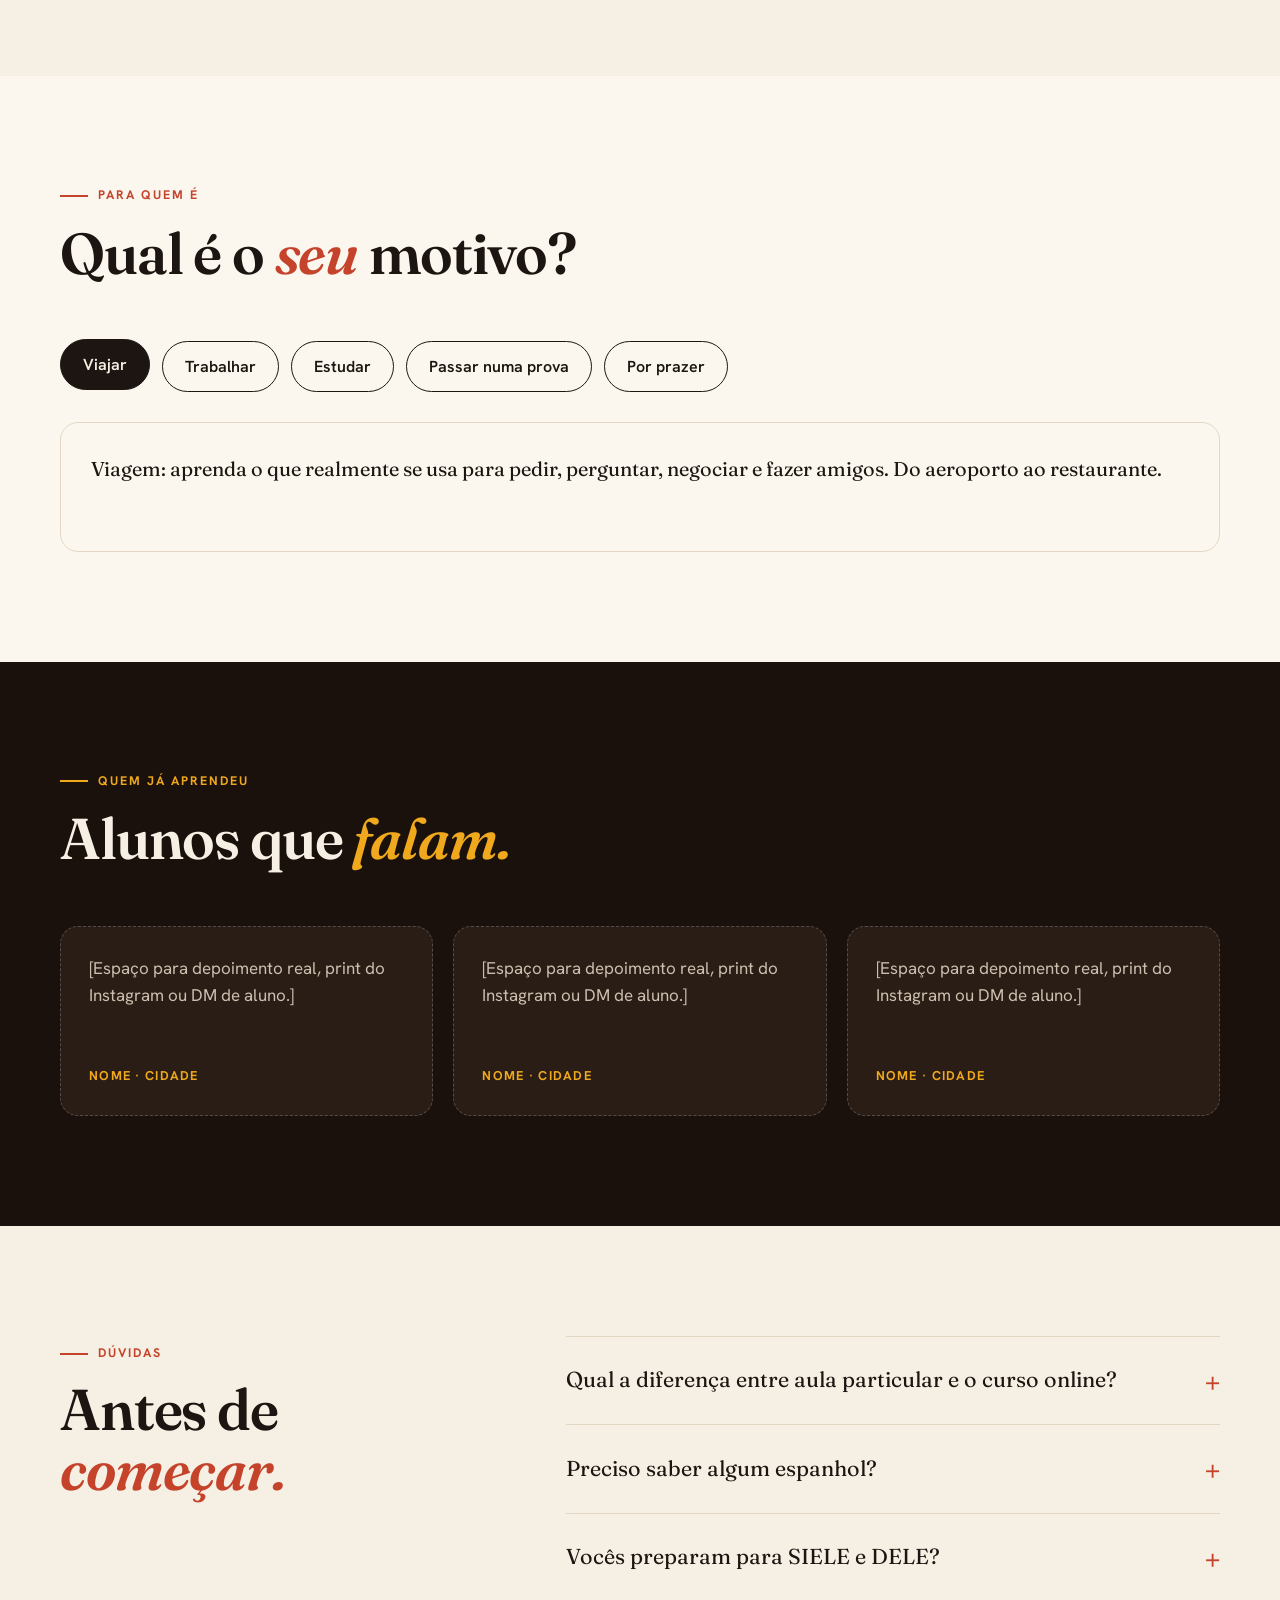
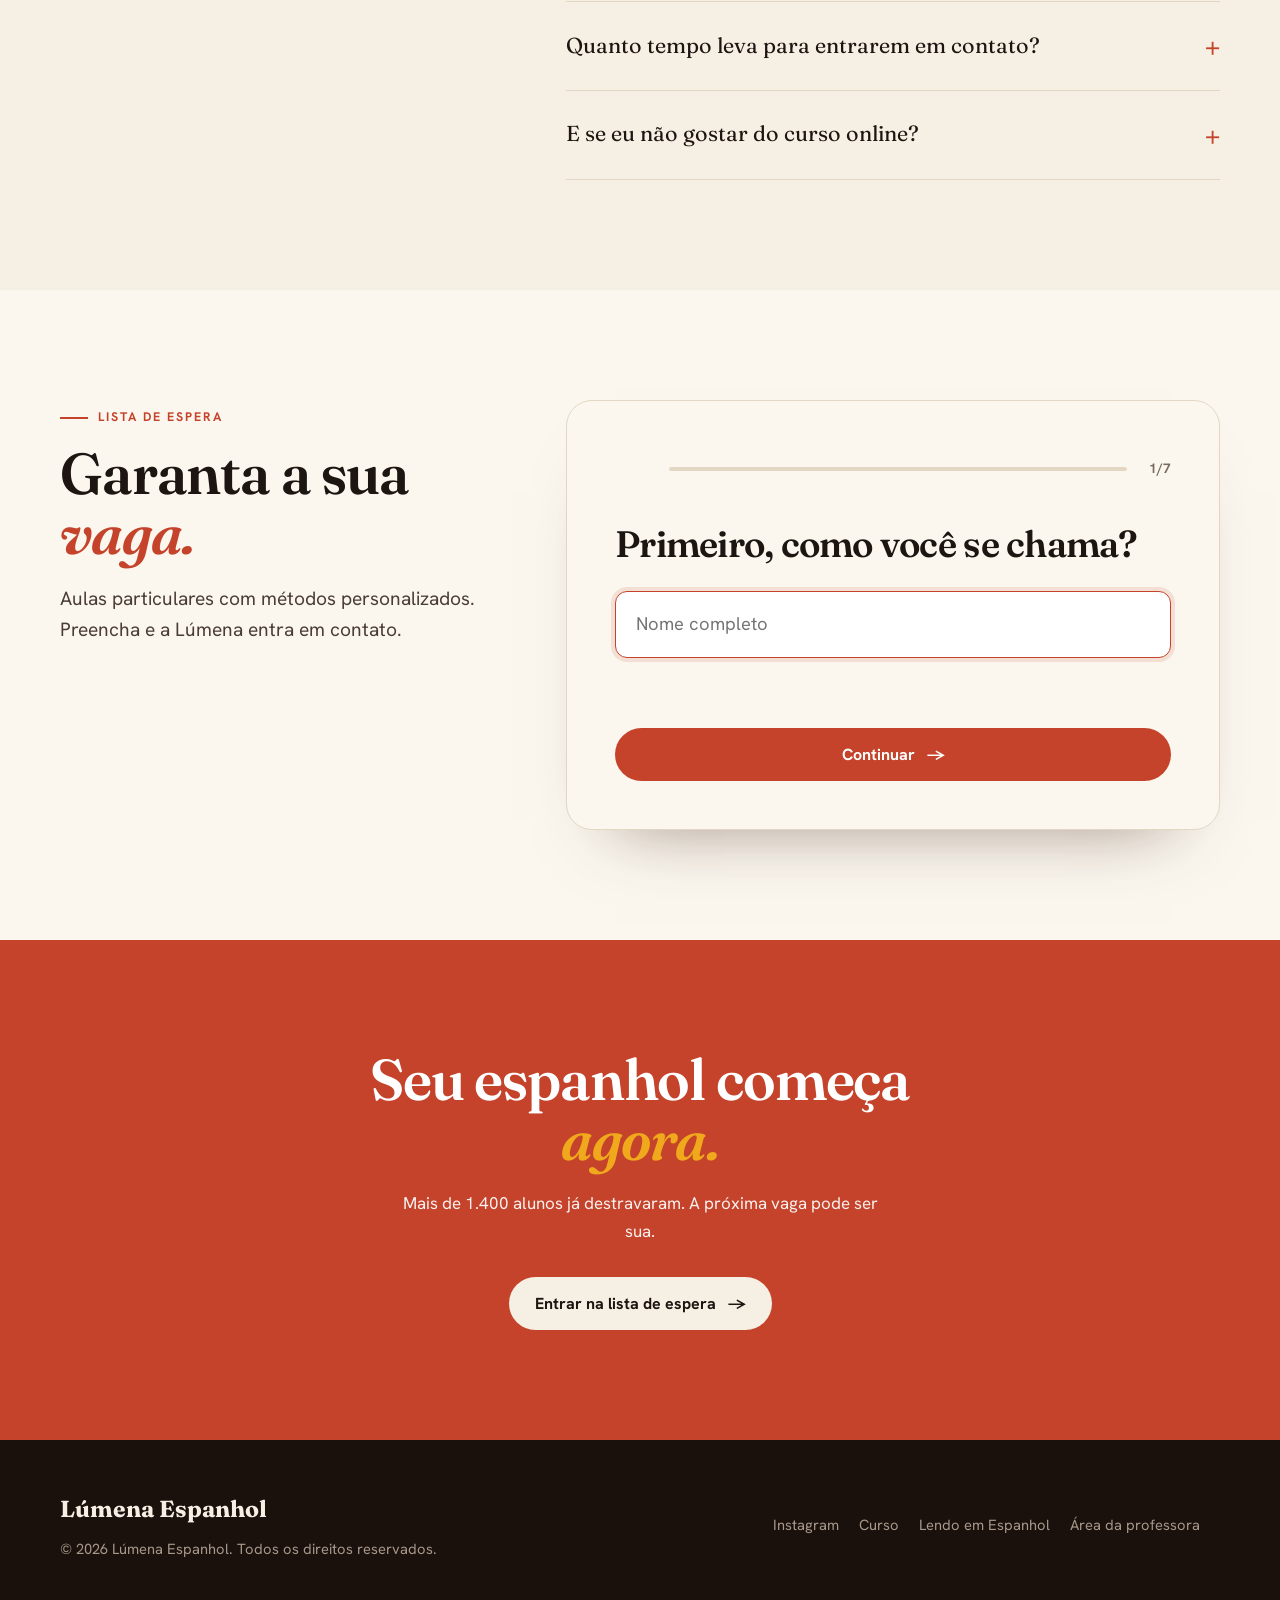
==== commit 7f21f378: "Corrige subpáginas, admin e hero; formulário vira wizard Co-Authored-By: Claude Sonnet 5.5 <noreply@" ====
--- a/index.html
+++ b/index.html
@@ -4,7 +4,7 @@
 <section class="hero"><div class="wrap">
  <div>
   <span class="eyebrow">Aulas particulares · Duplas · Grupos</span>
-  <h1><span class="line"><span>Destrave o seu</span></span><span class="line"><span><span class="swap" data-words='["espanhol.","sotaque.","medo de falar.","próxima viagem."]'><span>espanhol.</span></span></span></span></h1>
+  <h1><span class="line"><span>Destrave o seu</span></span><span class="line"><span><span class="swap" data-words='["espanhol.","sotaque.","medo de falar."]'><span>espanhol.</span></span></span></span></h1>
   <p class="lead">Aulas que seguem o seu ritmo, a sua base e o seu prazo. Sem apostila engessada, sem decoreba. Só espanhol de verdade, do jeito que se fala.</p>
   <div class="cta-row"><a class="btn" href="#lista">Entrar na lista de espera</a><a class="btn ghost noarrow" href="#caminhos">Ver outras formas de aprender</a></div>
   <div class="proof"><div><b>+1.400</b><span>alunos em 15 países</span></div><div><b>303 mil</b><span>seguidores no Instagram</span></div><div><b>SIELE · DELE</b><span>preparação para provas</span></div></div>
--- a/css/style.css
+++ b/css/style.css
@@ -226,3 +226,34 @@
 
 @media(prefers-reduced-motion:reduce){*,*::before,*::after{animation-duration:.01ms!important;animation-delay:0s!important;transition-duration:.01ms!important}.rv,.hero .lead,.hero .cta-row,.hero .eyebrow,.hero .proof,.bubble{opacity:1;transform:none}.hero h1 .line>span{transform:none}}
 .step.plain{grid-template-columns:1fr}.step.plain::before{display:none}
+[hidden]{display:none!important}
+.hero h1 .line{padding-bottom:.26em;margin-bottom:-.18em}
+.hero h1{margin-bottom:34px}
+
+/* wizard */
+.wiz{min-height:430px;display:flex;flex-direction:column}
+.wiz-top{display:flex;align-items:center;gap:14px;margin-bottom:34px}
+.wiz-top .progress{flex:1;margin:0}
+.wiz-back{width:40px;height:40px;border-radius:50%;border:1.5px solid var(--line);background:#fff;cursor:pointer;font-size:1.1rem;transition:all .25s;flex:none}
+.wiz-back:hover{border-color:var(--ink);transform:translateX(-2px)}
+.wiz-count{font-size:.85rem;color:var(--muted);font-weight:700;min-width:30px;text-align:right}
+.wiz-body{flex:1}
+.wiz-step{animation:wizIn .5s var(--ease) both}
+.wiz-step.bwd{animation-name:wizBack}
+@keyframes wizIn{from{opacity:0;transform:translateX(34px)}to{opacity:1;transform:none}}
+@keyframes wizBack{from{opacity:0;transform:translateX(-34px)}to{opacity:1;transform:none}}
+.wiz-step h3{font-size:clamp(1.7rem,4vw,2.3rem);margin-bottom:26px}
+.wiz-step input,.wiz-step textarea{font-size:1.15rem;padding:18px 20px}
+.hint{display:block;margin-top:10px;color:var(--muted)}
+.opts.big{display:grid;gap:10px}
+.opts.big.two{grid-template-columns:1fr 1fr}
+.opt{text-align:left;padding:18px 20px;border-radius:14px;border:1.5px solid var(--line);background:#fff;font:600 1.02rem var(--sans);color:var(--ink);cursor:pointer;transition:all .25s var(--ease);position:relative}
+.opt:hover{border-color:var(--ink);transform:translateX(4px)}
+.opt.sel{background:var(--ink);color:var(--cream);border-color:var(--ink)}
+.opt.sel::after{content:"✓";position:absolute;right:18px;color:var(--sun)}
+.wiz-foot{margin-top:28px}
+.wiz-foot .btn{width:100%;justify-content:center}
+.wiz-foot .err{margin-bottom:12px}
+@media(max-width:600px){.opts.big.two{grid-template-columns:1fr}.wiz{min-height:0}}
+.phero .wrap.formsplit{grid-template-columns:.85fr 1.15fr;align-items:start}
+@media(max-width:900px){.phero .wrap.formsplit{grid-template-columns:1fr;gap:30px}.phero{padding-top:110px}}
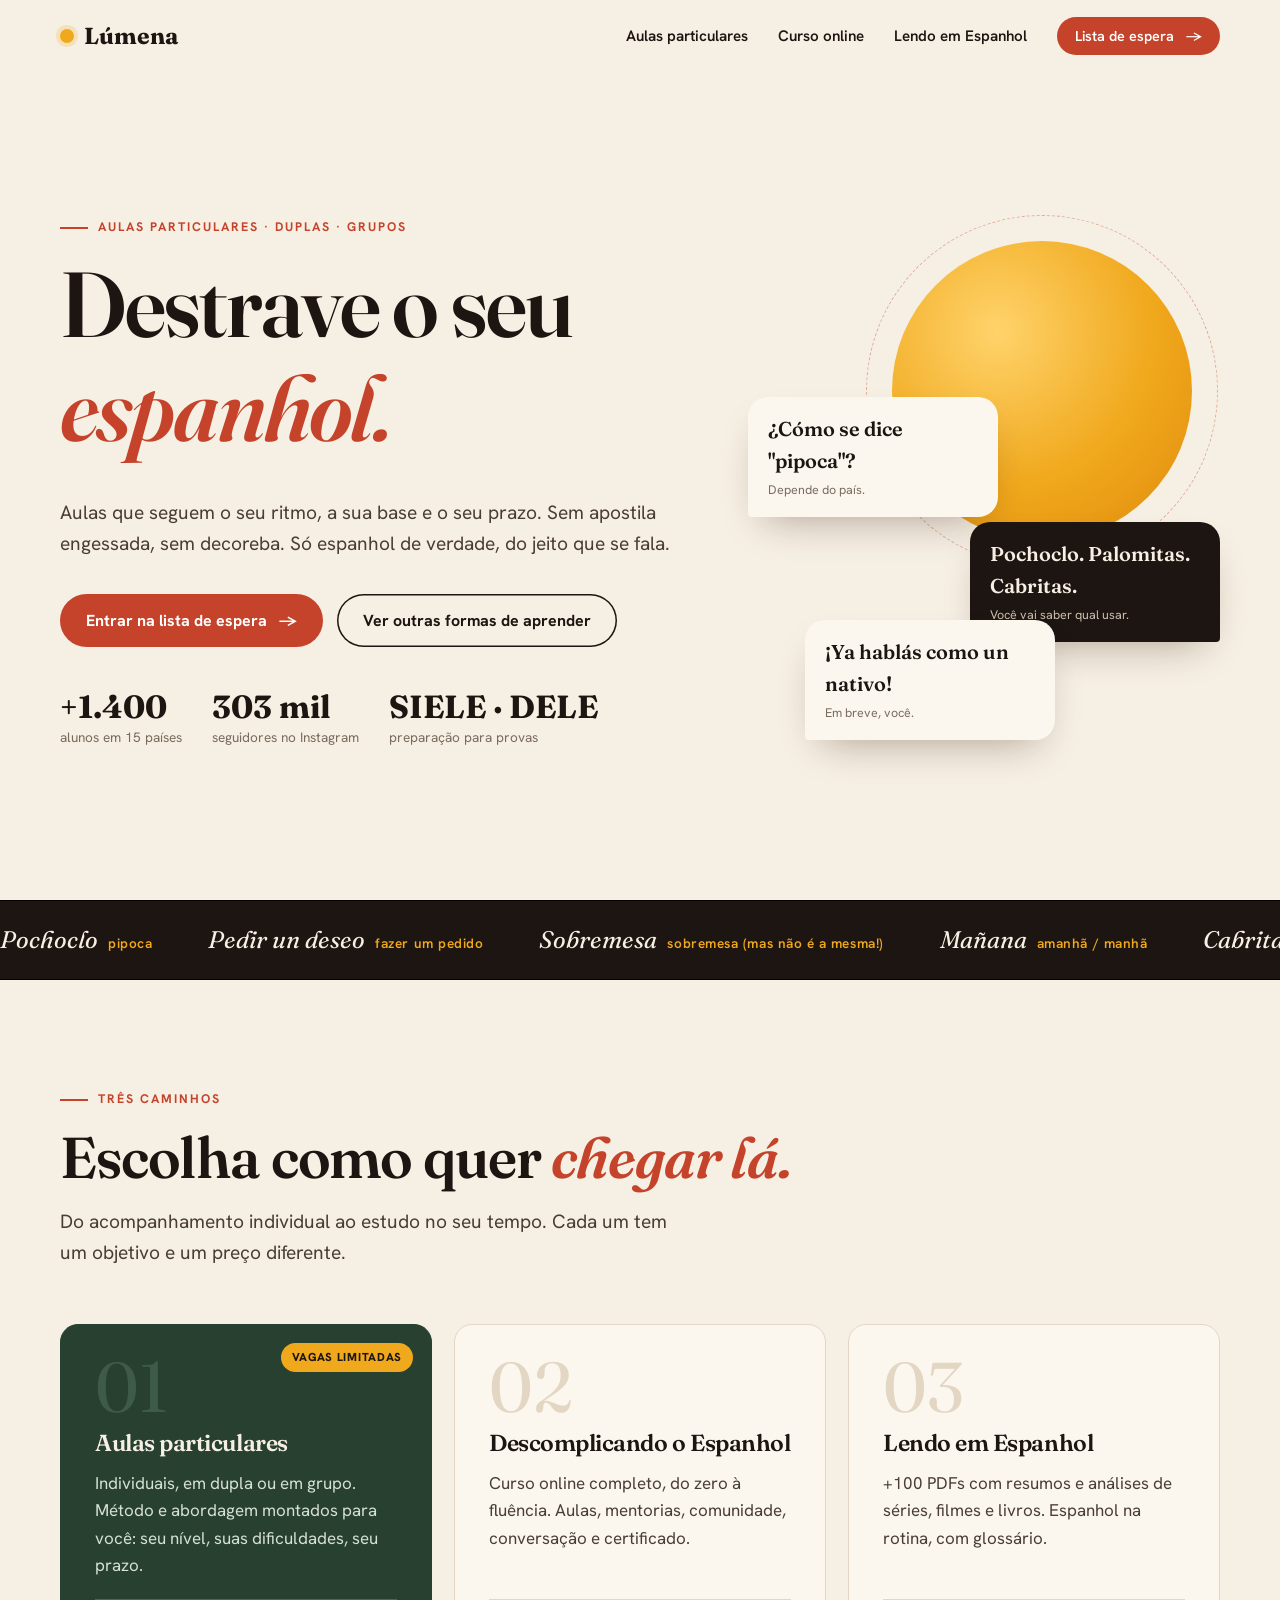
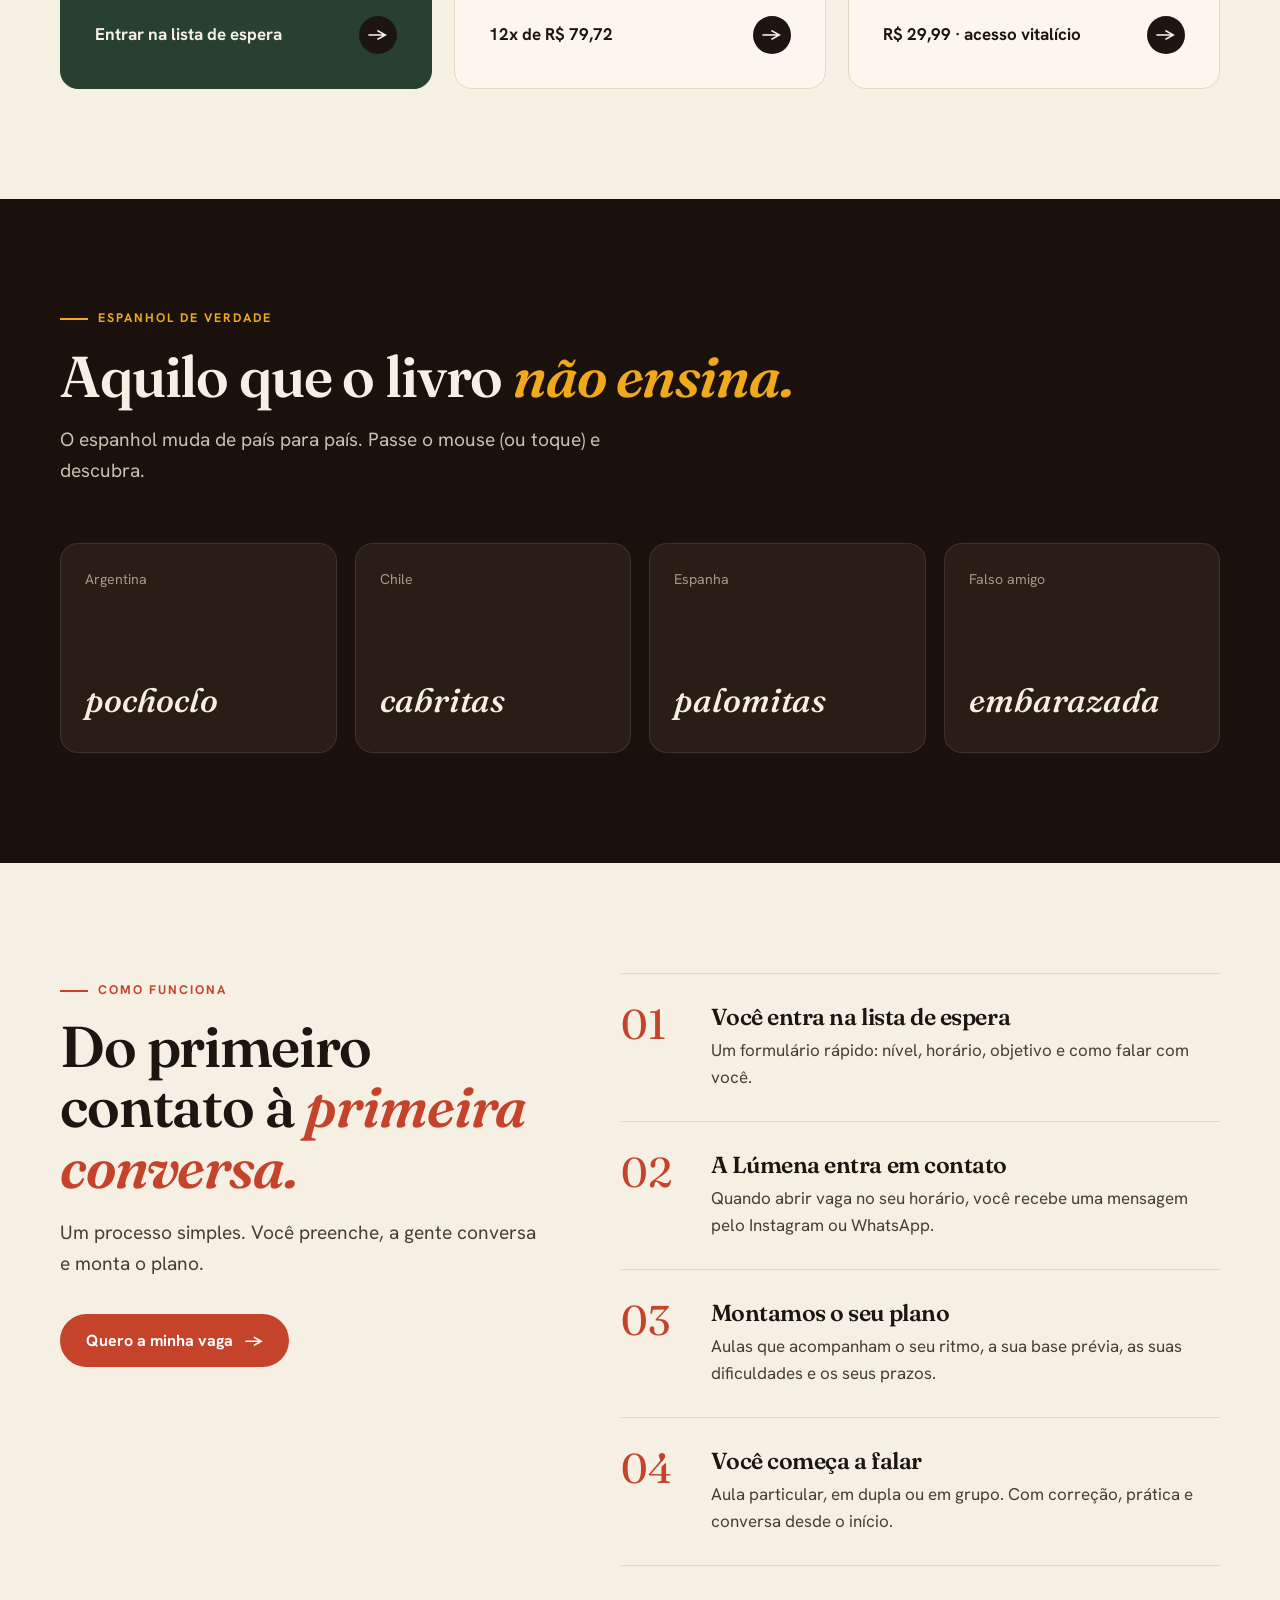
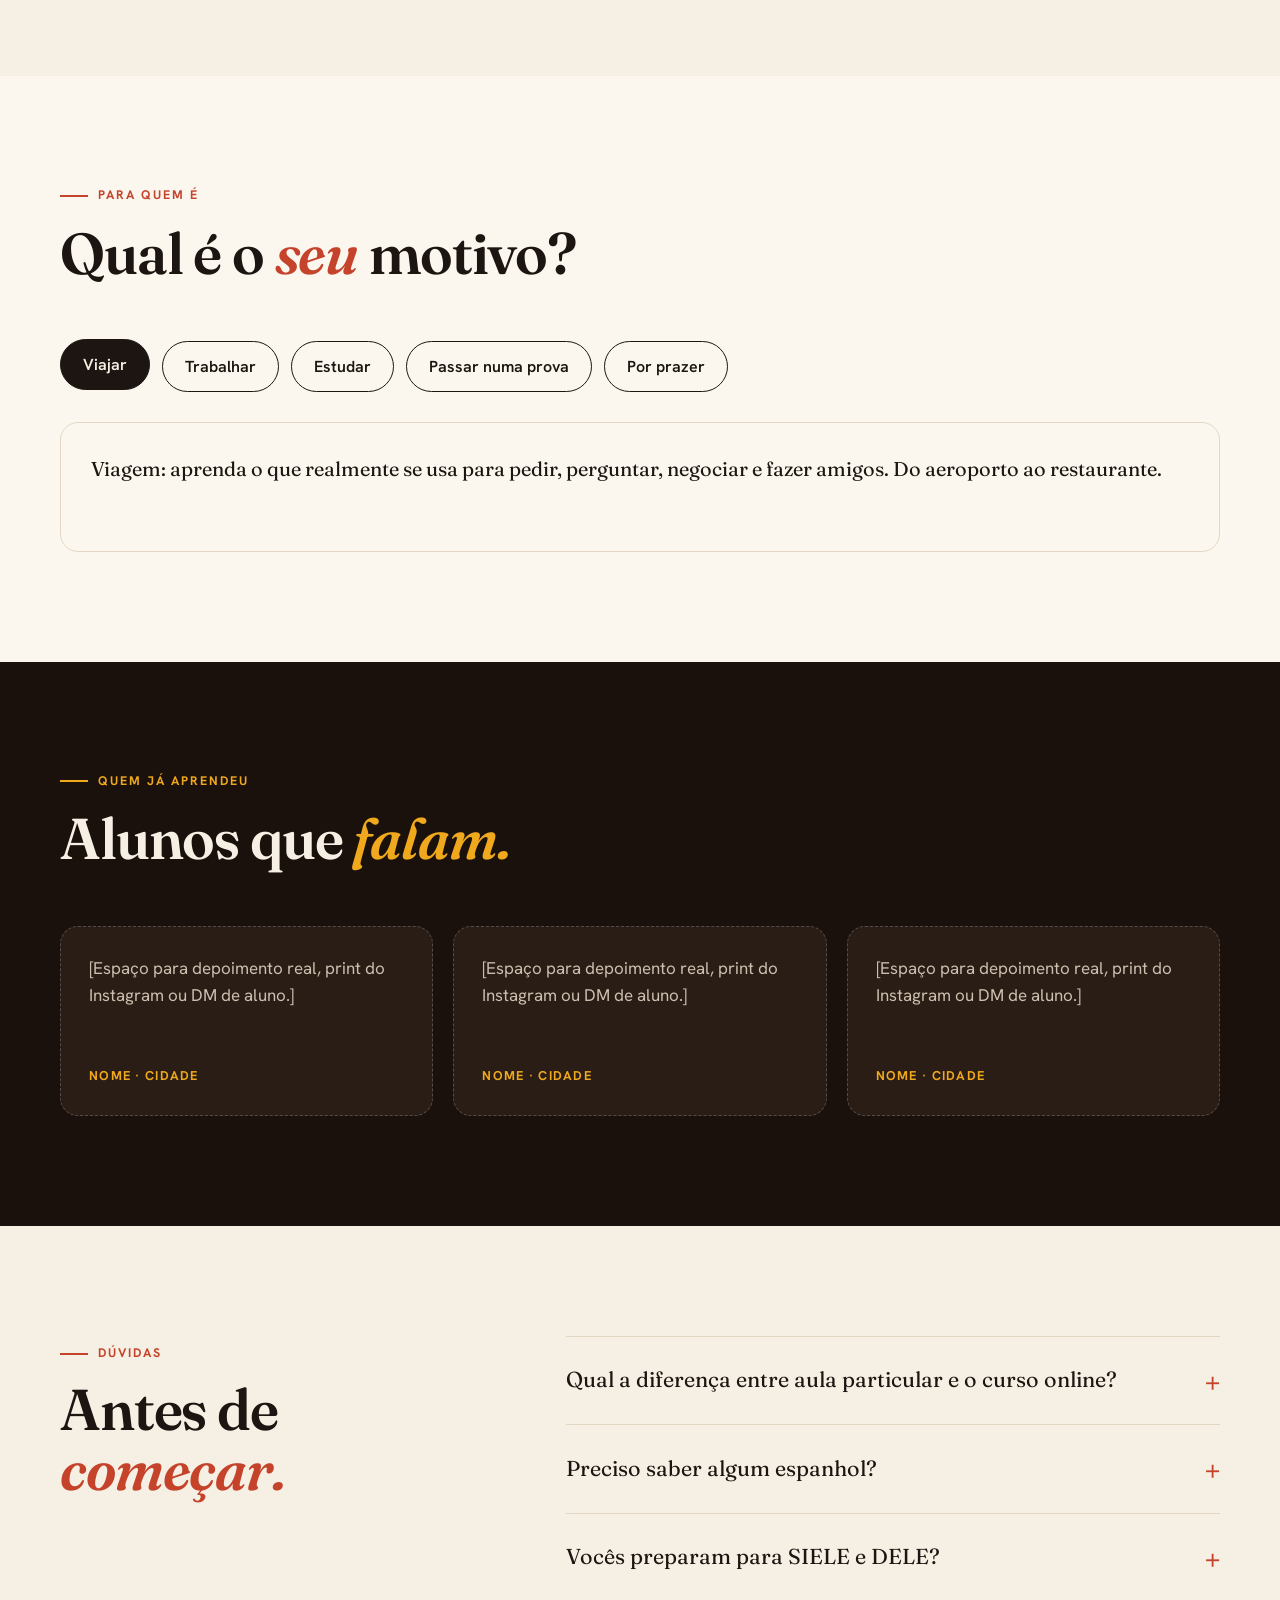
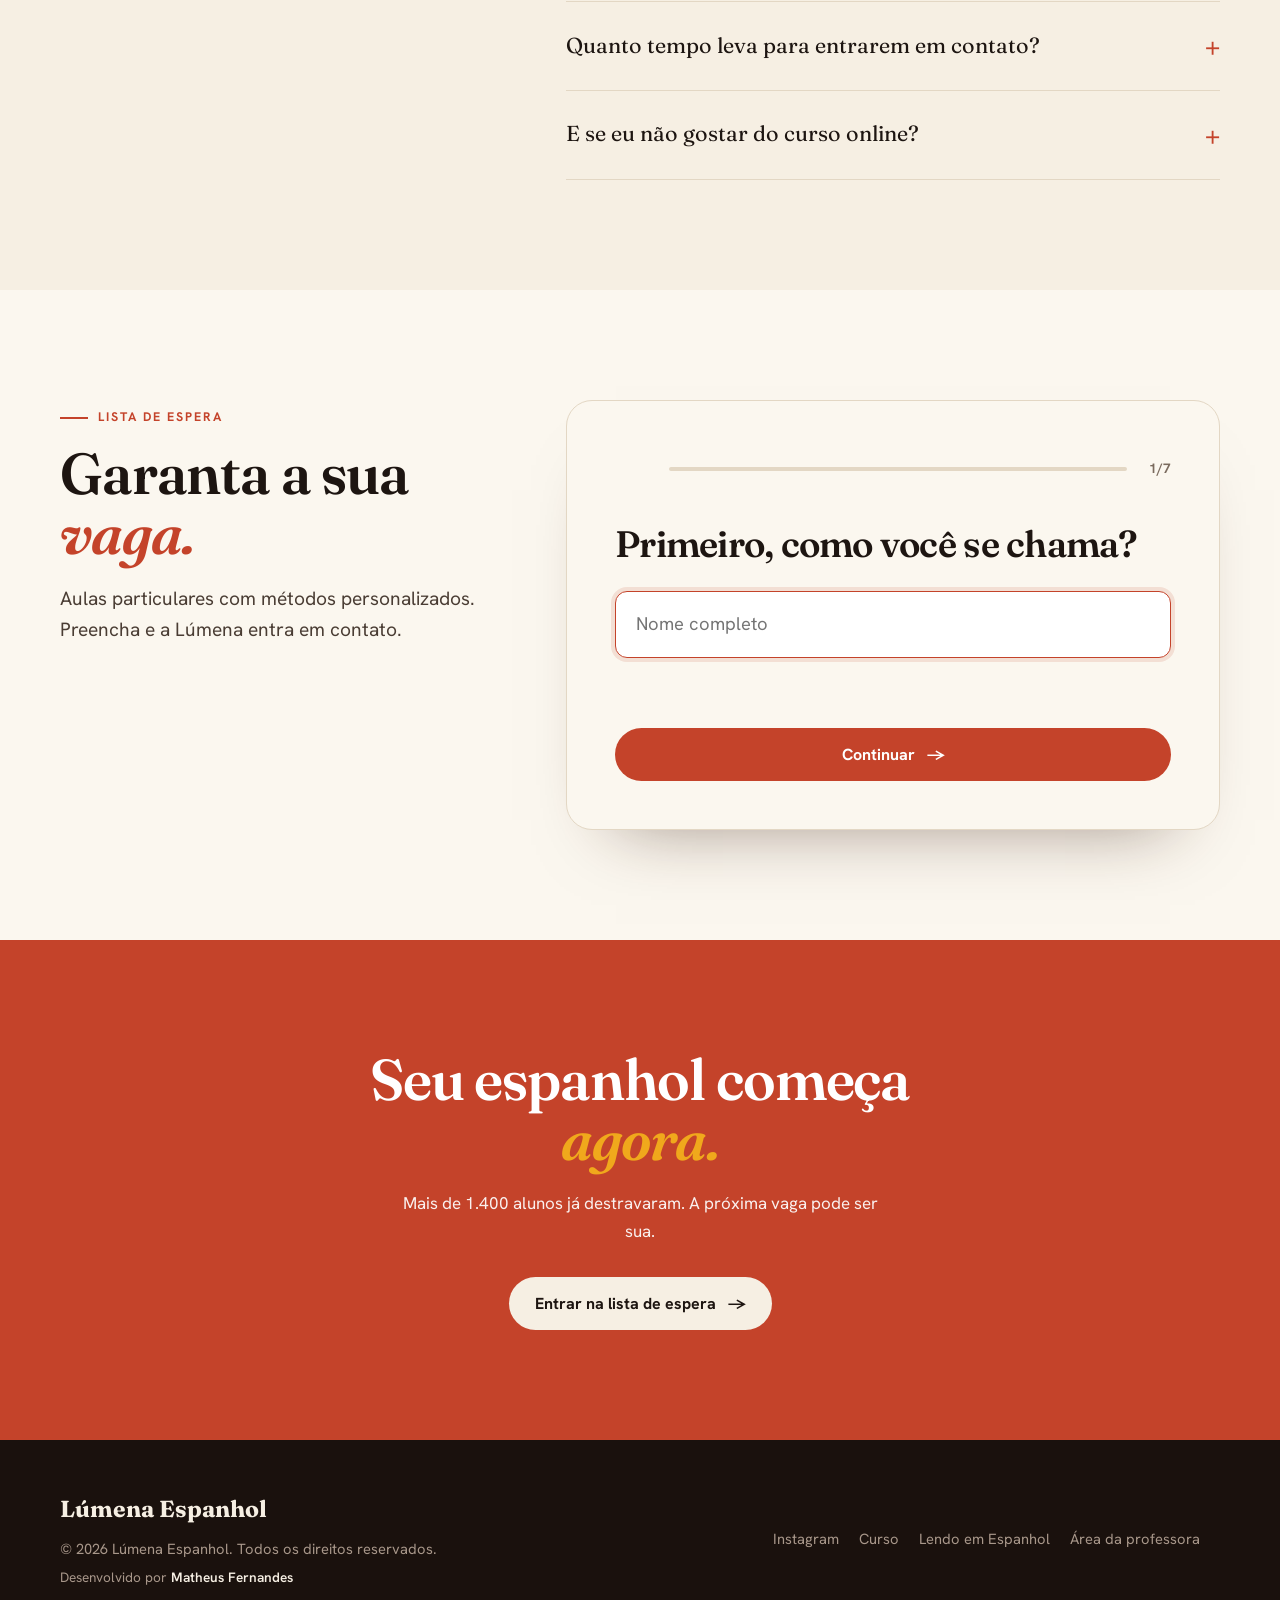
==== commit c137ee56: "Adiciona crédito de desenvolvimento no rodapé Co-Authored-By: Claude Sonnet 5.5 <noreply@anthropic.c" ====
--- a/index.html
+++ b/index.html
@@ -88,6 +88,6 @@
 
 <section class="final"><div class="wrap"><h2>Seu espanhol começa <em>agora.</em></h2><p>Mais de 1.400 alunos já destravaram. A próxima vaga pode ser sua.</p><a class="btn light" href="#lista">Entrar na lista de espera</a></div></section>
 </main>
-<footer><div class="wrap"><div><a href="index.html" class="logo" style="color:#f6efe3;margin-bottom:10px">Lúmena Espanhol</a><div>© 2026 Lúmena Espanhol. Todos os direitos reservados.</div></div><div><a href="https://instagram.com/lumena.espanhol" target="_blank" rel="noopener">Instagram</a><a href="curso.html">Curso</a><a href="lendo-em-espanhol.html">Lendo em Espanhol</a><a href="admin/">Área da professora</a></div></div></footer>
+<footer><div class="wrap"><div><a href="index.html" class="logo" style="color:#f6efe3;margin-bottom:10px">Lúmena Espanhol</a><div>© 2026 Lúmena Espanhol. Todos os direitos reservados.</div><div class="credit">Desenvolvido por <b>Matheus Fernandes</b></div></div><div><a href="https://instagram.com/lumena.espanhol" target="_blank" rel="noopener">Instagram</a><a href="curso.html">Curso</a><a href="lendo-em-espanhol.html">Lendo em Espanhol</a><a href="admin/">Área da professora</a></div></div></footer>
 <div class="mcta"><a class="btn" href="#lista">Entrar na lista de espera</a></div>
 <script src="js/main.js"></script><script src="js/form.js"></script></body></html>
--- a/css/style.css
+++ b/css/style.css
@@ -257,3 +257,4 @@
 @media(max-width:600px){.opts.big.two{grid-template-columns:1fr}.wiz{min-height:0}}
 .phero .wrap.formsplit{grid-template-columns:.85fr 1.15fr;align-items:start}
 @media(max-width:900px){.phero .wrap.formsplit{grid-template-columns:1fr;gap:30px}.phero{padding-top:110px}}
+.credit{margin-top:6px;font-size:.85rem}.credit b{color:var(--cream);font-weight:600}
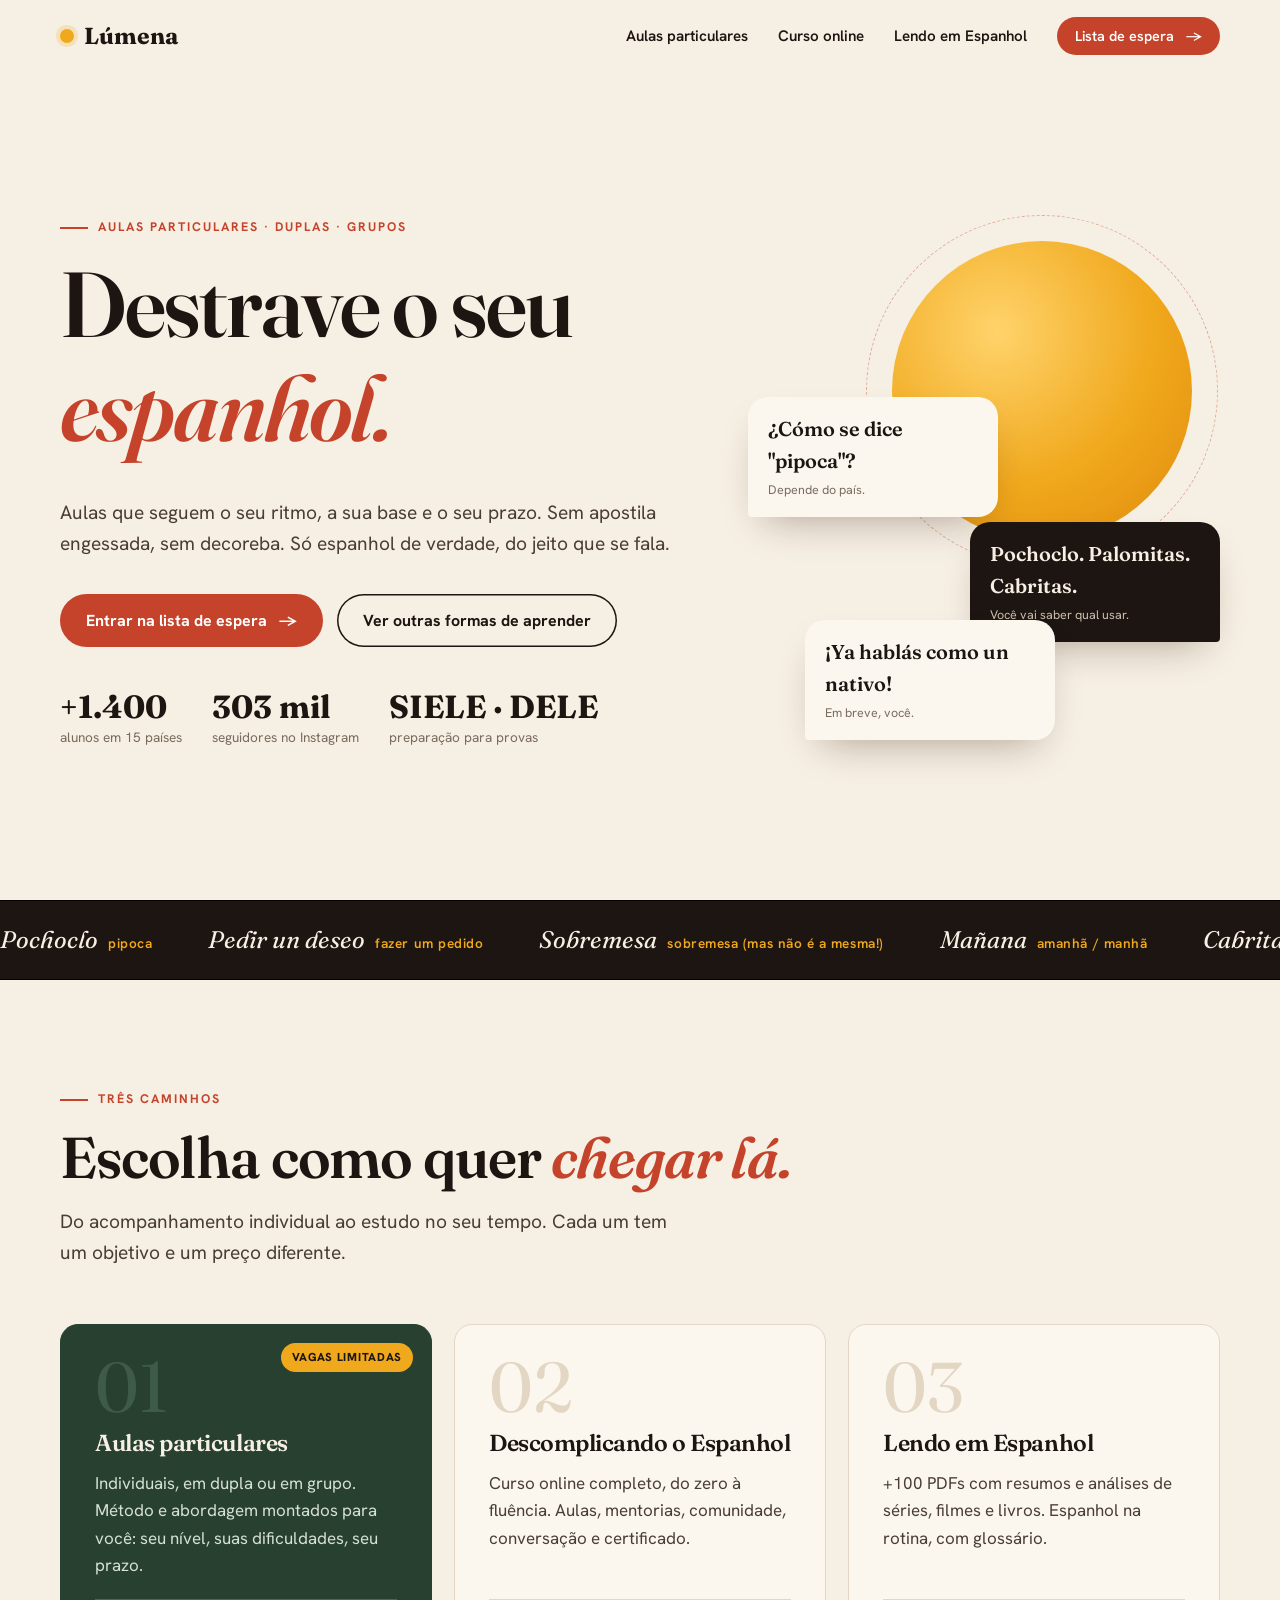
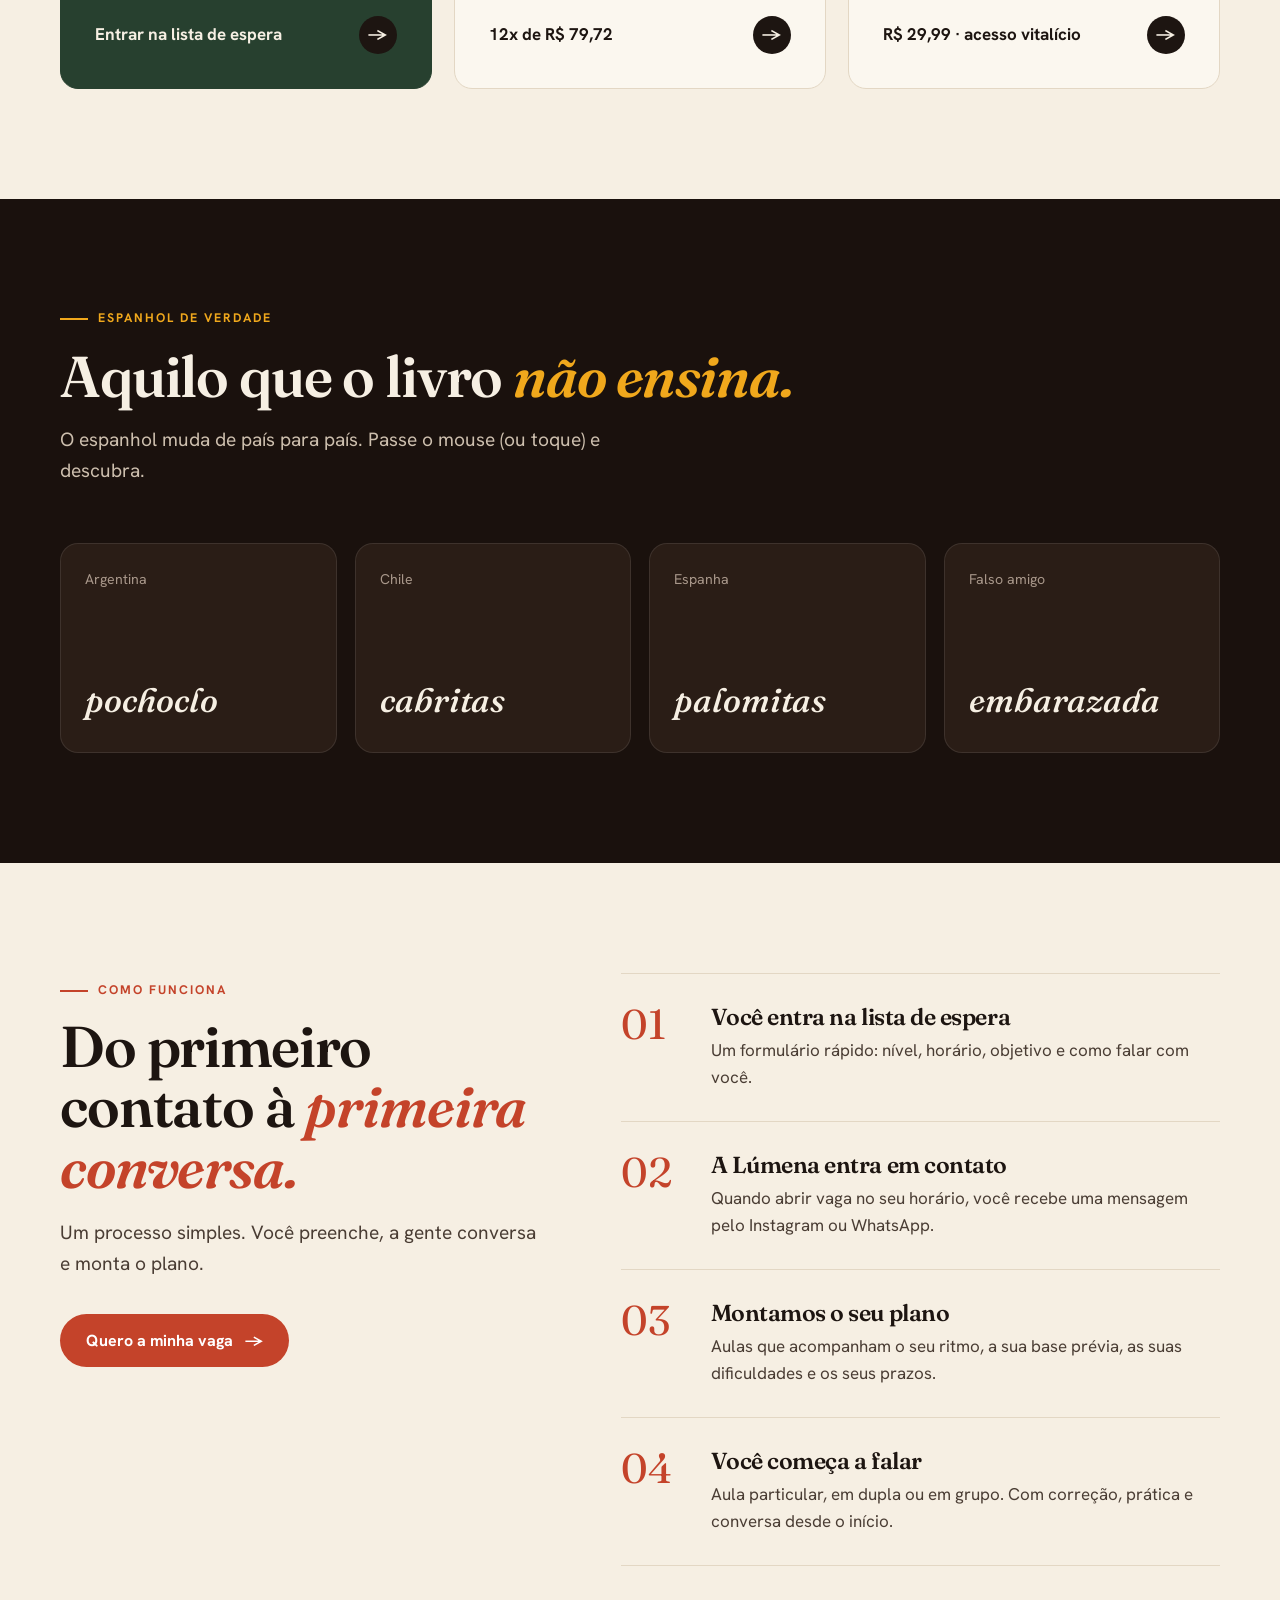
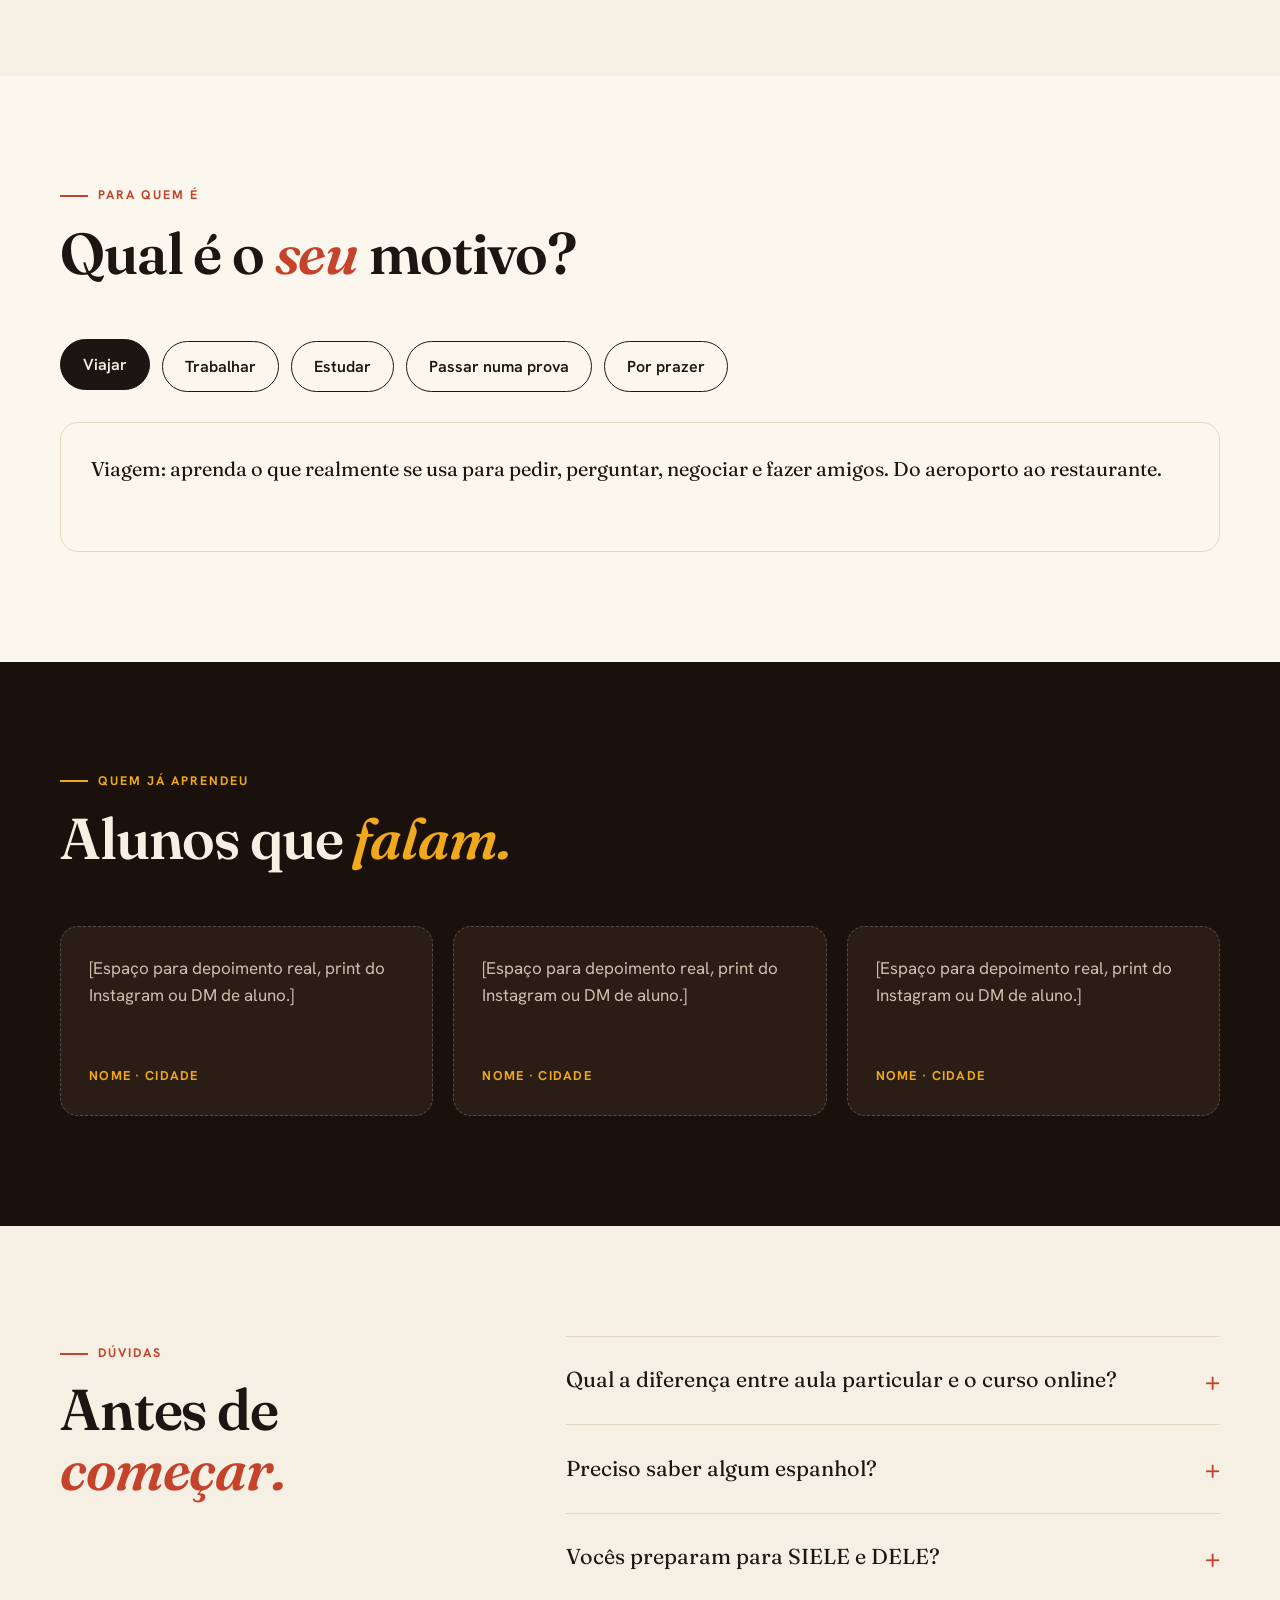
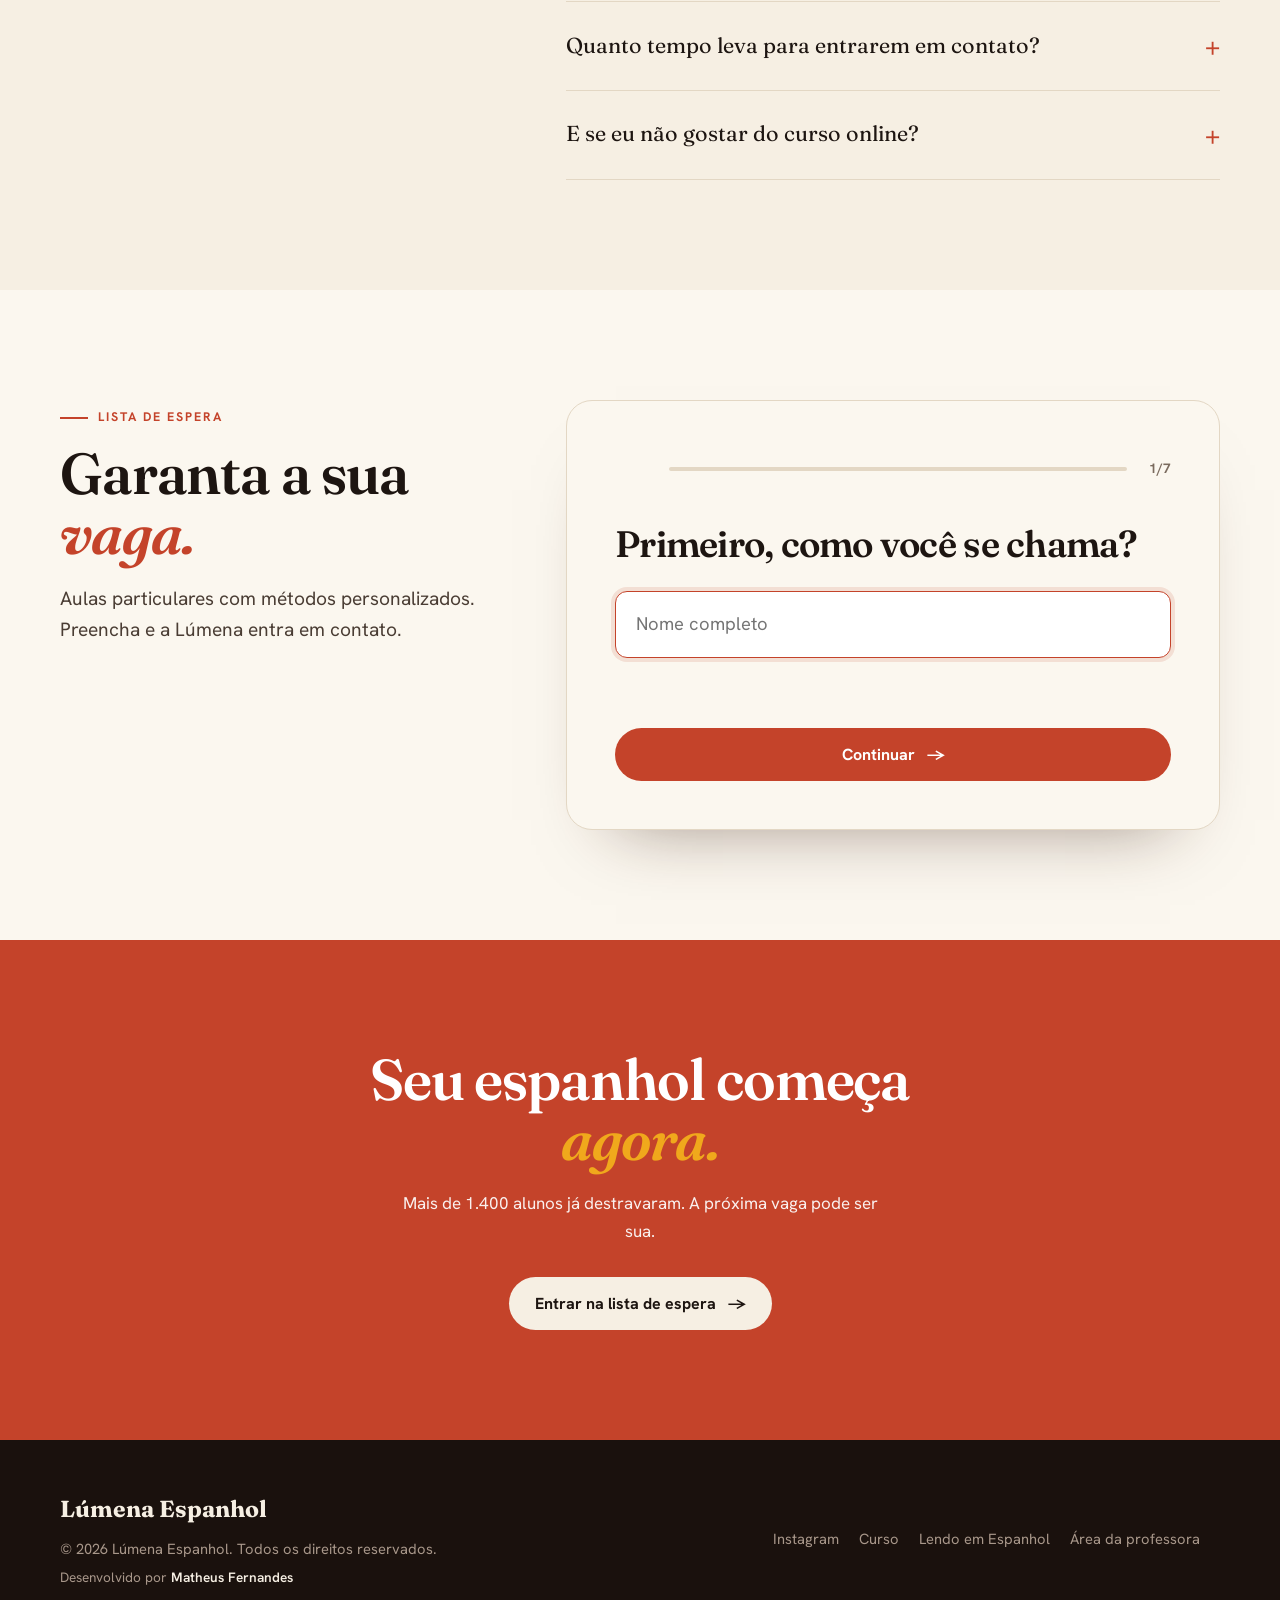
==== commit 8d9fb496: "Corrige layout mobile: colunas, overflow horizontal e balões do hero Co-Authored-By: Claude Sonnet 5" ====
--- a/index.html
+++ b/index.html
@@ -70,7 +70,7 @@
  </div>
 </div></section>
 
-<section><div class="wrap split" style="grid-template-columns:.8fr 1.2fr">
+<section><div class="wrap split alt">
  <div class="rv"><span class="eyebrow">Dúvidas</span><h2 style="margin-top:16px">Antes de <em>começar.</em></h2></div>
  <div class="faq rv">
   <details><summary>Qual a diferença entre aula particular e o curso online?</summary><p>A aula particular é ao vivo e personalizada, com a professora acompanhando seu ritmo. O curso online é gravado, com mentorias, comunidade e certificado, e você estuda quando quiser.</p></details>
@@ -81,7 +81,7 @@
  </div>
 </div></section>
 
-<section id="lista" style="background:var(--paper)"><div class="wrap split" style="grid-template-columns:.8fr 1.2fr">
+<section id="lista" style="background:var(--paper)"><div class="wrap split alt">
  <div class="rv"><span class="eyebrow">Lista de espera</span><h2 style="margin:16px 0 20px">Garanta a sua <em>vaga.</em></h2><p class="lead">Aulas particulares com métodos personalizados. Preencha e a Lúmena entra em contato.</p></div>
  <div class="rv" data-lead-form></div>
 </div></section>
--- a/css/style.css
+++ b/css/style.css
@@ -258,3 +258,22 @@
 .phero .wrap.formsplit{grid-template-columns:.85fr 1.15fr;align-items:start}
 @media(max-width:900px){.phero .wrap.formsplit{grid-template-columns:1fr;gap:30px}.phero{padding-top:110px}}
 .credit{margin-top:6px;font-size:.85rem}.credit b{color:var(--cream);font-weight:600}
+.split.alt{grid-template-columns:.8fr 1.2fr}
+html{overflow-x:clip}
+@media(max-width:900px){.split,.split.alt{grid-template-columns:1fr;gap:34px}.faq{max-width:none}}
+.flips>*{min-width:0}
+@media(max-width:900px){
+ .flips{gap:12px}.flip{height:170px}
+ .flip .f{padding:18px}
+ .flip .front b,.flip .back b{font-size:clamp(1.25rem,5.6vw,1.7rem);overflow-wrap:anywhere}
+ .bubble{max-width:62vw}
+ section{padding:80px 0}
+ .hero{padding-top:110px}
+}
+@media(max-width:900px){
+ .art{height:410px}
+ .bubble.b1{top:22%;left:0}
+ .bubble.b2{top:49%;right:0}
+ .bubble.b3{top:76%;left:4%;bottom:auto}
+ .sun{top:0;right:2%}
+}
